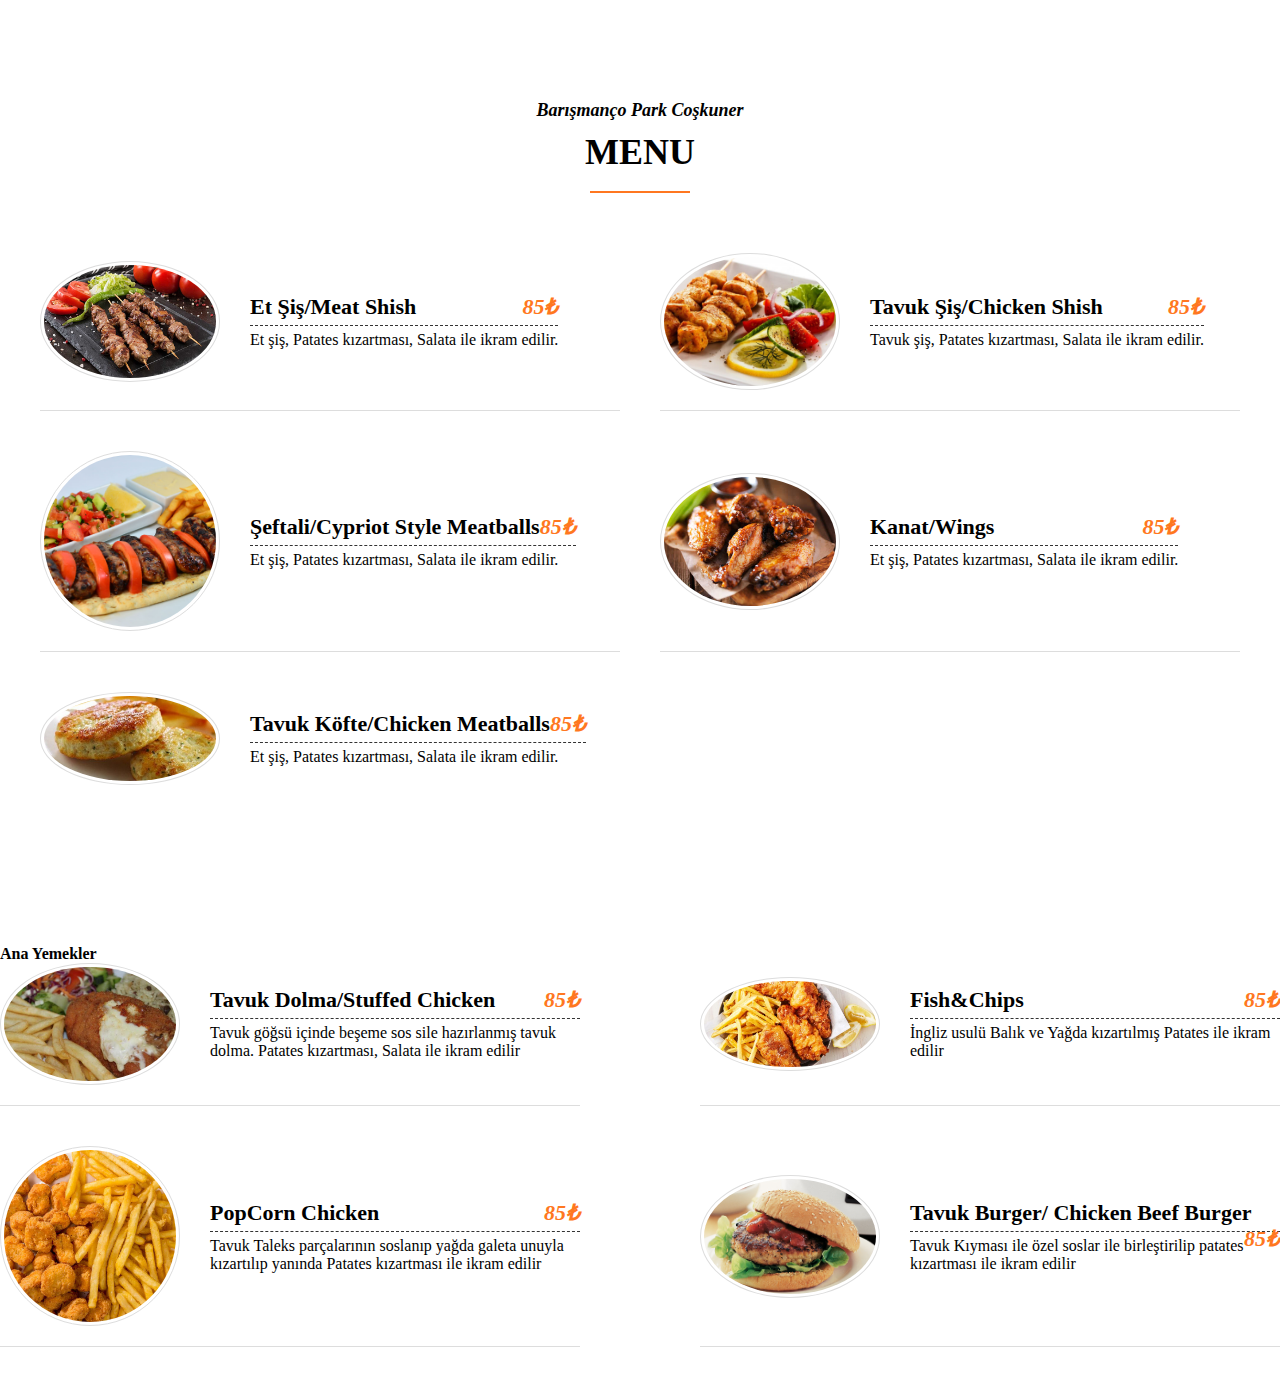
==== index.html @ 578123c3 "ana yemekler" ====
<!DOCTYPE html>
<html lang="en">
<head>
	<meta charset="UTF-8">
	<meta http-equiv="X-UA-Compatible" content="IE=edge">
	<meta name="viewport" content="width=device-width, initial-scale=1.0">
	<title>Barısmanco Park</title>
	<link rel="stylesheet" href="style.css">
</head>
<body>
	<div class="wrapper">
		<div class="title">
		<h4><span>Barışmanço Park Coşkuner</span>MENU</h4>	
		</div>
		<div class="menu">
		<div class="single-menu">
			<img src="img/menu-1.jpg" alt="">
			<div class="menu-content">
				<h4>Et Şiş/Meat Shish<span>85₺</span></h4>
				<p>Et şiş, Patates kızartması, Salata ile ikram edilir.</p>
			</div>
		</div>
				<div class="single-menu">
			<img src="img/menu-2.jpg" alt="">
			<div class="menu-content">
				<h4>Tavuk Şiş/Chicken Shish<span>85₺</span></h4>
				<p>Tavuk şiş, Patates kızartması, Salata ile ikram edilir.</p>
			</div>
		</div>
		<div class="single-menu">
			<img src="img/menu-3.jpg" alt="">
			<div class="menu-content">
				<h4>Şeftali/Cypriot Style Meatballs<span>85₺</span></h4>
				<p>Et şiş, Patates kızartması, Salata ile ikram edilir.</p>
			</div>
		</div>
		<div class="single-menu">
			<img src="img/menu-4.jpg" alt="">
			<div class="menu-content">
				<h4>Kanat/Wings<span>85₺</span></h4>
				<p>Et şiş, Patates kızartması, Salata ile ikram edilir.</p>
			</div>
		</div>
		<div class="single-menu">
			<img src="img/menu-5.jpg" alt="">
			<div class="menu-content">
				<h4>Tavuk Köfte/Chicken Meatballs<span>85₺</span></h4>
				<p>Et şiş, Patates kızartması, Salata ile ikram edilir.</p>
			</div>
		</div>
	</div>
	</div>
	<div><h4>Ana Yemekler</h4>
		<div class="menu">
	<div class="single-menu">
		<img src="img/menu2-1.jpg" alt="">
		<div class="menu-content">
			<h4>Tavuk Dolma/Stuffed Chicken<span>85₺</span></h4>
			<p>Tavuk göğsü içinde beşeme sos sile hazırlanmış tavuk dolma. Patates kızartması, Salata ile ikram edilir</p>
		</div>
	</div>
	<div class="single-menu">
		<img src="img/menu2-3.jpg" alt="">
		<div class="menu-content">
			<h4>Fish&Chips<span>85₺</span></h4>
			<p>İngliz usulü Balık ve Yağda kızartılmış Patates ile ikram edilir</p>
		</div>
	</div>
	<div class="single-menu">
		<img src="img/menu2-2.jpg" alt="">
		<div class="menu-content">
			<h4>PopCorn Chicken<span>85₺</span></h4>
			<p>Tavuk Taleks parçalarının soslanıp yağda galeta unuyla kızartılıp yanında Patates kızartması ile ikram edilir</p>
		</div>
	</div>
	<div class="single-menu">
		<img src="img/menu2-4.jpg" alt="">
		<div class="menu-content">
			<h4>Tavuk Burger/ Chicken Beef Burger<span>85₺</span></h4>
			<p>Tavuk Kıyması ile özel soslar ile birleştirilip patates kızartması ile ikram edilir</p>
		</div>
	</div>
	</div>
	</div>
</body>
</html>
---- style.css ----
*{
	margin:0;
	padding:0;
	box-sizing:border-box
}
@import url("https://fonts.googleapis.com/css2?family=poppins&display=swap");
body{
	font-family: "poppins, sans-serif";
}
.wrapper{
	width:1200px;
	margin: 100px auto;
}
.title{
	text-align: center;
	margin-bottom: 60px;
}
.title h4{
	text-transform: capitalize;
	font-size: 36px;
	position: relative;
	display: inline-block;
	padding-bottom: 20px;

}
.title h4 span{
	display:block;
	font-size: 18px;
	font-style: italic;
	margin-bottom: 10px;
}
.title h4:before{
	position: absolute;
	content: "";
	width: 100px;
	height: 2px;
	background-color: #ff7720;
	bottom:0;
	left: 50%;
	transform:translateX(-50%);
	
}
.menu{
	display: flex;
	flex-wrap: wrap;
	justify-content: space-between;
}

.single-menu{
	flex-basis: 580px;
	margin-bottom: 40px;
	padding-bottom: 20px;
	border-bottom: 1px solid #ddd;
}
.single-menu:nth-child(5), .single-menu:nth-child(5){
	border-bottom: 0;
}
.single-menu{
	display: flex;
	flex-direction: row;
	align-items: center;

}
.single-menu:hover img{
	border-radius: 0;
}
.single-menu img{
	max-width: 180px;
	margin-right: 30px;
	border-radius: 50%;
	border: 1px solid #ddd;
	padding: 3px;
	transition: .5s;

}
.single-menu h4{
	text-transform: capitalize;
	font-size: 22px;
	border-bottom: 1px dashed #333;
	margin-bottom: 5px;
	padding-bottom: 5px; 
}
.single-menu h4 span{
	float: right;
	color: #ff7720;
	font-style: italic;
}
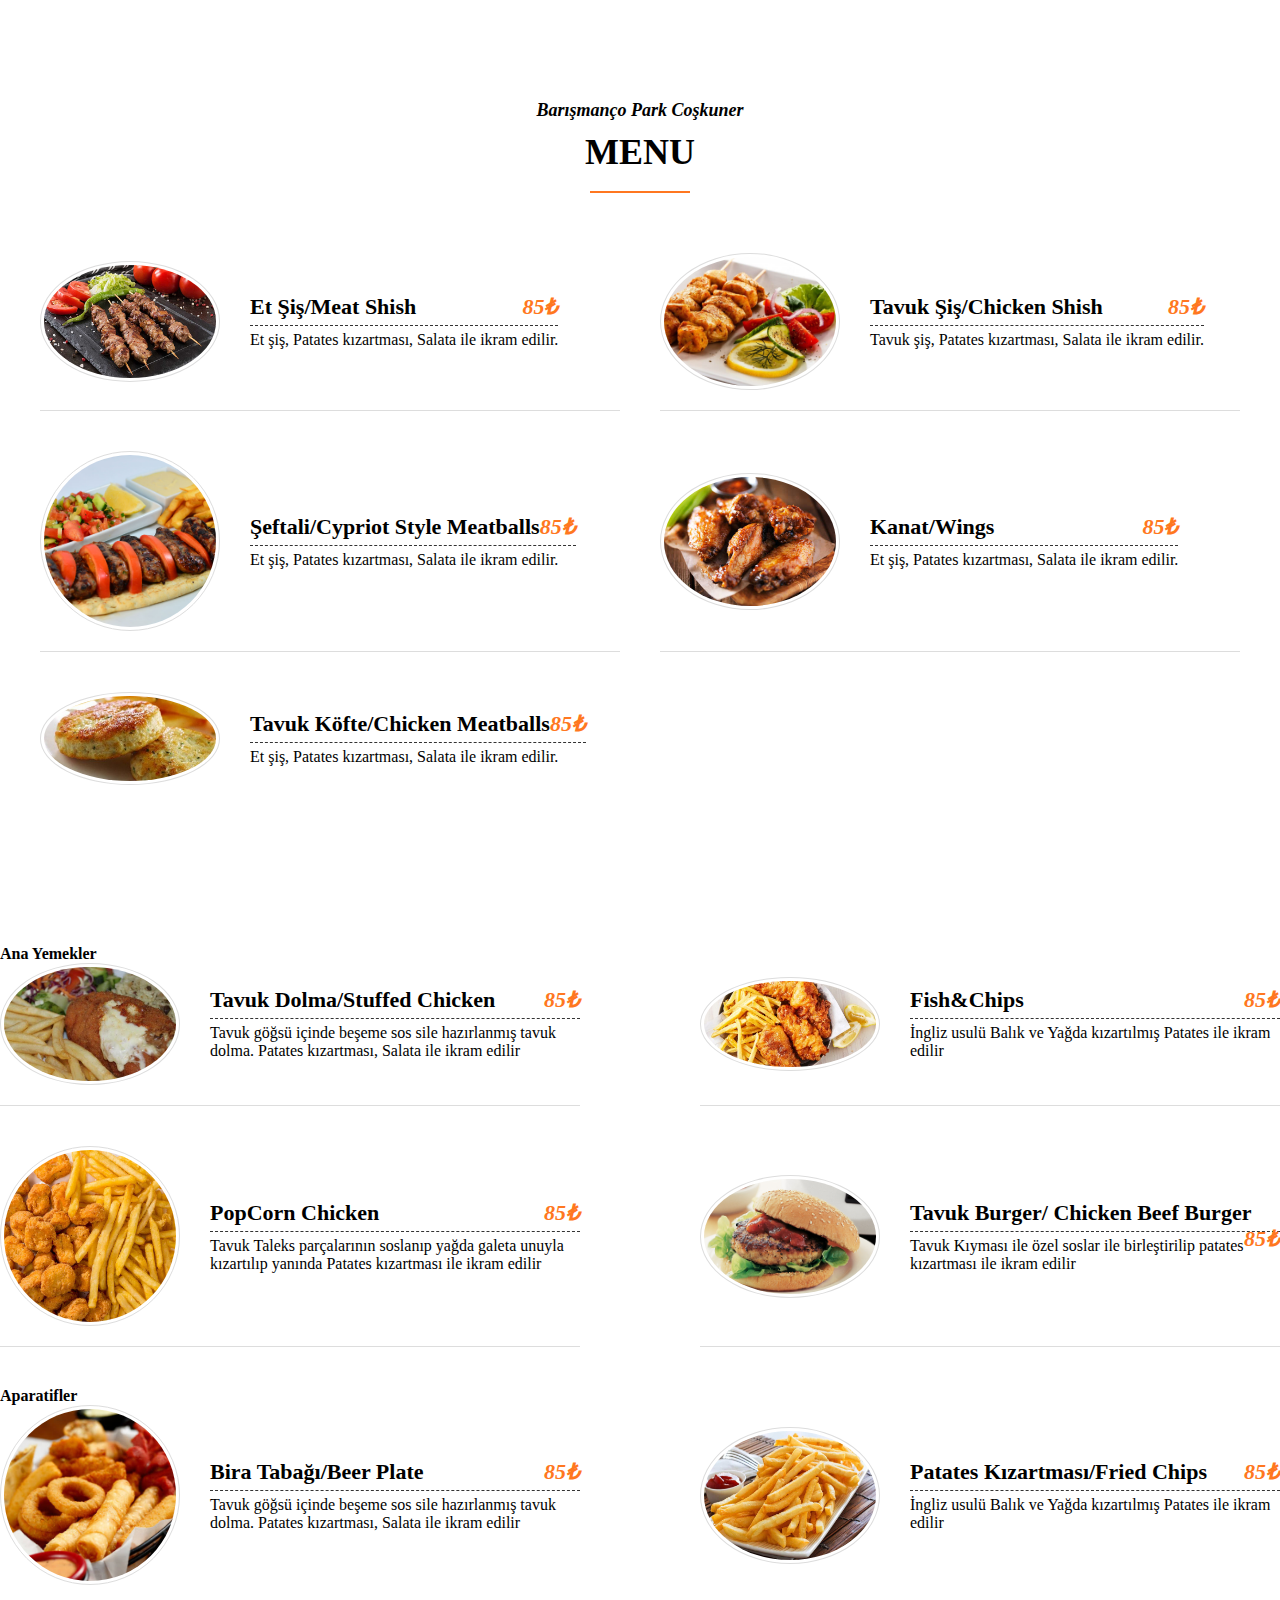
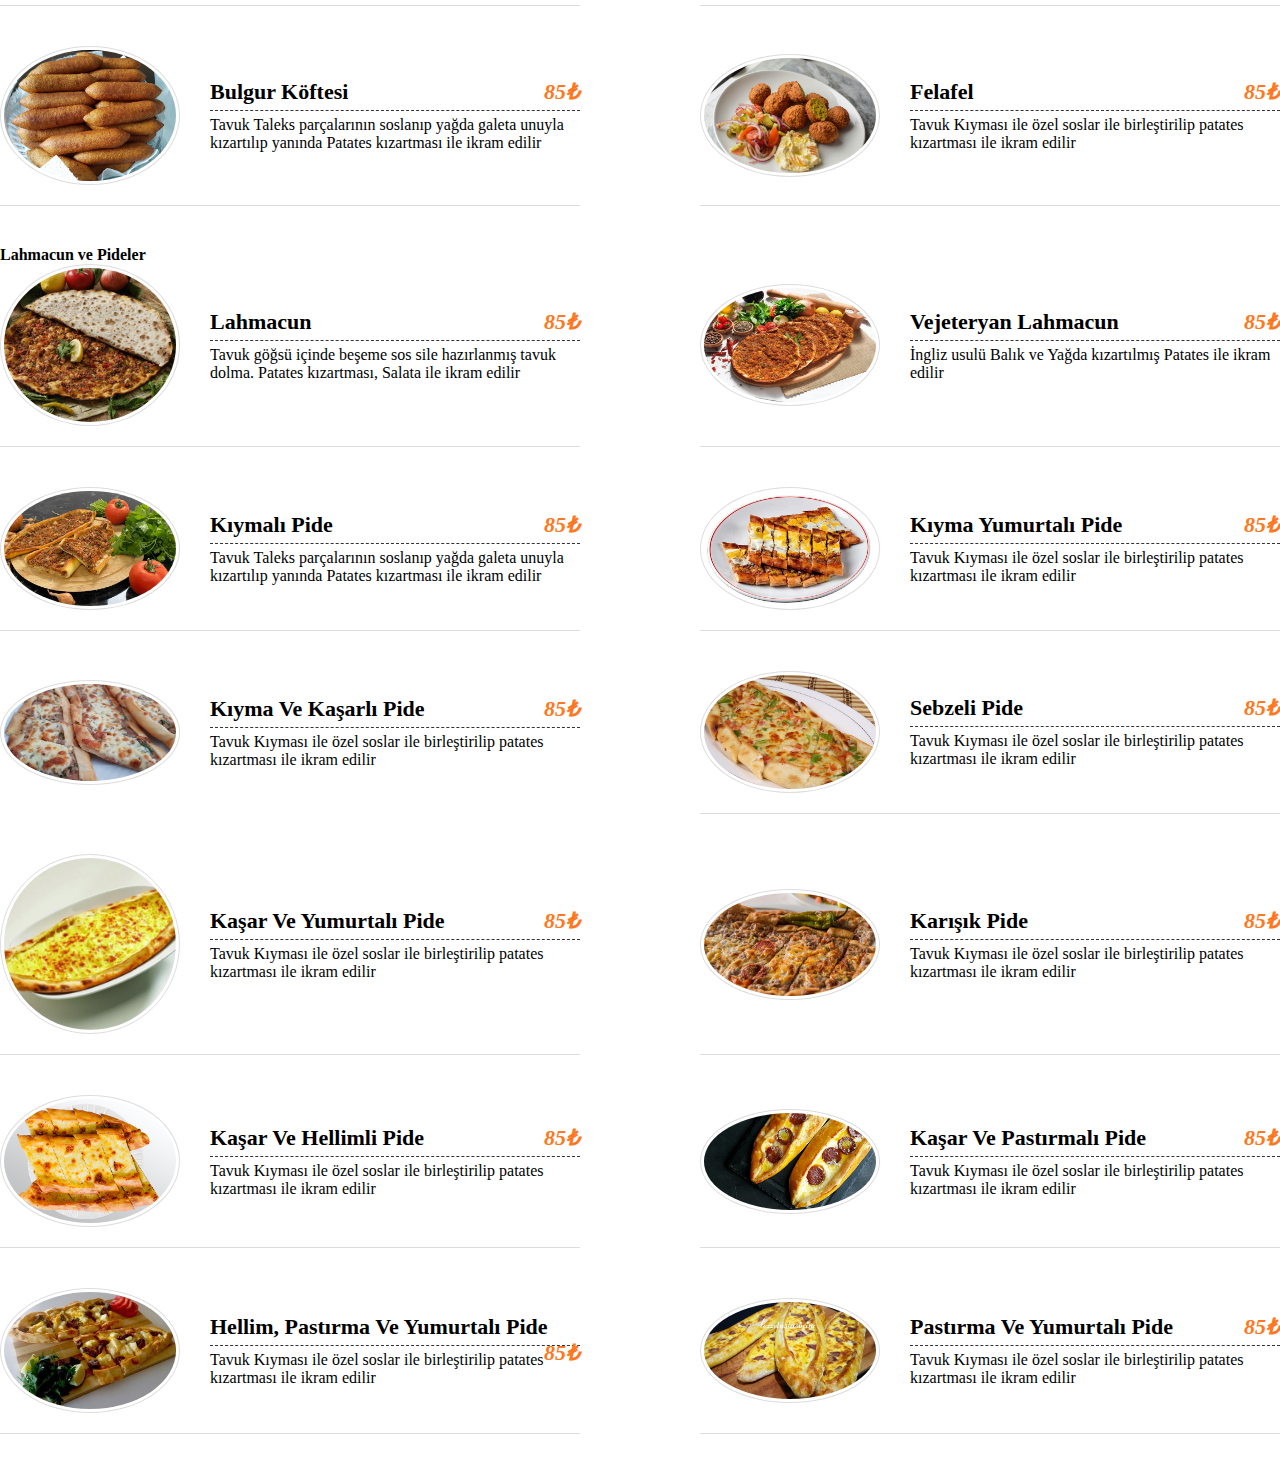
==== commit 8a9084c6: "aparatif ve lahmacunlar" ====
--- a/index.html
+++ b/index.html
@@ -1,86 +1,266 @@
 <!DOCTYPE html>
 <html lang="en">
-<head>
-	<meta charset="UTF-8">
-	<meta http-equiv="X-UA-Compatible" content="IE=edge">
-	<meta name="viewport" content="width=device-width, initial-scale=1.0">
-	<title>Barısmanco Park</title>
-	<link rel="stylesheet" href="style.css">
-</head>
-<body>
-	<div class="wrapper">
-		<div class="title">
-		<h4><span>Barışmanço Park Coşkuner</span>MENU</h4>	
+  <head>
+    <meta charset="UTF-8" />
+    <meta http-equiv="X-UA-Compatible" content="IE=edge" />
+    <meta name="viewport" content="width=device-width, initial-scale=1.0" />
+    <title>Barısmanco Park</title>
+    <link rel="stylesheet" href="style.css" />
+  </head>
+  <body>
+    <div class="wrapper">
+      <div class="title">
+        <h4><span>Barışmanço Park Coşkuner</span>MENU</h4>
+      </div>
+      <div class="menu">
+        <div class="single-menu">
+          <img src="img/menu-1.jpg" alt="" />
+          <div class="menu-content">
+            <h4>Et Şiş/Meat Shish<span>85₺</span></h4>
+            <p>Et şiş, Patates kızartması, Salata ile ikram edilir.</p>
+          </div>
+        </div>
+        <div class="single-menu">
+          <img src="img/menu-2.jpg" alt="" />
+          <div class="menu-content">
+            <h4>Tavuk Şiş/Chicken Shish<span>85₺</span></h4>
+            <p>Tavuk şiş, Patates kızartması, Salata ile ikram edilir.</p>
+          </div>
+        </div>
+        <div class="single-menu">
+          <img src="img/menu-3.jpg" alt="" />
+          <div class="menu-content">
+            <h4>Şeftali/Cypriot Style Meatballs<span>85₺</span></h4>
+            <p>Et şiş, Patates kızartması, Salata ile ikram edilir.</p>
+          </div>
+        </div>
+        <div class="single-menu">
+          <img src="img/menu-4.jpg" alt="" />
+          <div class="menu-content">
+            <h4>Kanat/Wings<span>85₺</span></h4>
+            <p>Et şiş, Patates kızartması, Salata ile ikram edilir.</p>
+          </div>
+        </div>
+        <div class="single-menu">
+          <img src="img/menu-5.jpg" alt="" />
+          <div class="menu-content">
+            <h4>Tavuk Köfte/Chicken Meatballs<span>85₺</span></h4>
+            <p>Et şiş, Patates kızartması, Salata ile ikram edilir.</p>
+          </div>
+        </div>
+      </div>
+    </div>
+    <div>
+      <h4>Ana Yemekler</h4>
+      <div class="menu">
+        <div class="single-menu">
+          <img src="img/menu2-1.jpg" alt="" />
+          <div class="menu-content">
+            <h4>Tavuk Dolma/Stuffed Chicken<span>85₺</span></h4>
+            <p>
+              Tavuk göğsü içinde beşeme sos sile hazırlanmış tavuk dolma.
+              Patates kızartması, Salata ile ikram edilir
+            </p>
+          </div>
+        </div>
+        <div class="single-menu">
+          <img src="img/menu2-3.jpg" alt="" />
+          <div class="menu-content">
+            <h4>Fish&Chips<span>85₺</span></h4>
+            <p>
+              İngliz usulü Balık ve Yağda kızartılmış Patates ile ikram edilir
+            </p>
+          </div>
+        </div>
+        <div class="single-menu">
+          <img src="img/menu2-2.jpg" alt="" />
+          <div class="menu-content">
+            <h4>PopCorn Chicken<span>85₺</span></h4>
+            <p>
+              Tavuk Taleks parçalarının soslanıp yağda galeta unuyla kızartılıp
+              yanında Patates kızartması ile ikram edilir
+            </p>
+          </div>
+        </div>
+        <div class="single-menu">
+          <img src="img/menu2-4.jpg" alt="" />
+          <div class="menu-content">
+            <h4>Tavuk Burger/ Chicken Beef Burger<span>85₺</span></h4>
+            <p>
+              Tavuk Kıyması ile özel soslar ile birleştirilip patates kızartması
+              ile ikram edilir
+            </p>
+          </div>
+        </div>
+      </div>
+    </div>
+	<div>
+		<h4>Aparatifler</h4>
+		<div class="menu">
+		  <div class="single-menu">
+			<img src="img/menu3-1.jpg" alt="" />
+			<div class="menu-content">
+			  <h4>Bira Tabağı/Beer Plate<span>85₺</span></h4>
+			  <p>
+				Tavuk göğsü içinde beşeme sos sile hazırlanmış tavuk dolma.
+				Patates kızartması, Salata ile ikram edilir
+			  </p>
+			</div>
+		  </div>
+		  <div class="single-menu">
+			<img src="img/menu3-2.jpg" alt="" />
+			<div class="menu-content">
+			  <h4>Patates Kızartması/Fried Chips<span>85₺</span></h4>
+			  <p>
+				İngliz usulü Balık ve Yağda kızartılmış Patates ile ikram edilir
+			  </p>
+			</div>
+		  </div>
+		  <div class="single-menu">
+			<img src="img/menu3-3.jpg" alt="" />
+			<div class="menu-content">
+			  <h4>Bulgur Köftesi<span>85₺</span></h4>
+			  <p>
+				Tavuk Taleks parçalarının soslanıp yağda galeta unuyla kızartılıp
+				yanında Patates kızartması ile ikram edilir
+			  </p>
+			</div>
+		  </div>
+		  <div class="single-menu">
+			<img src="img/menu3-4.jpg" alt="" />
+			<div class="menu-content">
+			  <h4>Felafel<span>85₺</span></h4>
+			  <p>
+				Tavuk Kıyması ile özel soslar ile birleştirilip patates kızartması
+				ile ikram edilir
+			  </p>
+			</div>
+		  </div>
 		</div>
+	  </div>
+	  <div>
+		<h4>Lahmacun ve Pideler</h4>
 		<div class="menu">
-		<div class="single-menu">
-			<img src="img/menu-1.jpg" alt="">
-			<div class="menu-content">
-				<h4>Et Şiş/Meat Shish<span>85₺</span></h4>
-				<p>Et şiş, Patates kızartması, Salata ile ikram edilir.</p>
-			</div>
+		  <div class="single-menu">
+			<img src="img/menu4-1.jpg" alt="" />
+			<div class="menu-content">
+			  <h4>Lahmacun<span>85₺</span></h4>
+			  <p>
+				Tavuk göğsü içinde beşeme sos sile hazırlanmış tavuk dolma.
+				Patates kızartması, Salata ile ikram edilir
+			  </p>
+			</div>
+		  </div>
+		  <div class="single-menu">
+			<img src="img/menu4-2.jpg" alt="" />
+			<div class="menu-content">
+			  <h4>Vejeteryan Lahmacun<span>85₺</span></h4>
+			  <p>
+				İngliz usulü Balık ve Yağda kızartılmış Patates ile ikram edilir
+			  </p>
+			</div>
+		  </div>
+		  <div class="single-menu">
+			<img src="img/menu4-3.jpg" alt="" />
+			<div class="menu-content">
+			  <h4>Kıymalı Pide<span>85₺</span></h4>
+			  <p>
+				Tavuk Taleks parçalarının soslanıp yağda galeta unuyla kızartılıp
+				yanında Patates kızartması ile ikram edilir
+			  </p>
+			</div>
+		  </div>
+		  <div class="single-menu">
+			<img src="img/menu4-4.jpg" alt="" />
+			<div class="menu-content">
+			  <h4>Kıyma Yumurtalı Pide<span>85₺</span></h4>
+			  <p>
+				Tavuk Kıyması ile özel soslar ile birleştirilip patates kızartması
+				ile ikram edilir
+			  </p>
+			</div>
+		  </div>
+		  <div class="single-menu">
+			<img src="img/menu4-5.jpg" alt="" />
+			<div class="menu-content">
+			  <h4>Kıyma ve Kaşarlı Pide<span>85₺</span></h4>
+			  <p>
+				Tavuk Kıyması ile özel soslar ile birleştirilip patates kızartması
+				ile ikram edilir
+			  </p>
+			</div>
+		  </div>
+		  <div class="single-menu">
+			<img src="img/menu4-6.jpg" alt="" />
+			<div class="menu-content">
+			  <h4>Sebzeli Pide<span>85₺</span></h4>
+			  <p>
+				Tavuk Kıyması ile özel soslar ile birleştirilip patates kızartması
+				ile ikram edilir
+			  </p>
+			</div>
+		  </div>
+		  <div class="single-menu">
+			<img src="img/menu4-7.jpg" alt="" />
+			<div class="menu-content">
+			  <h4>Kaşar ve Yumurtalı Pide<span>85₺</span></h4>
+			  <p>
+				Tavuk Kıyması ile özel soslar ile birleştirilip patates kızartması
+				ile ikram edilir
+			  </p>
+			</div>
+		  </div>
+		  <div class="single-menu">
+			<img src="img/menu4-8.jpg" alt="" />
+			<div class="menu-content">
+			  <h4>Karışık Pide<span>85₺</span></h4>
+			  <p>
+				Tavuk Kıyması ile özel soslar ile birleştirilip patates kızartması
+				ile ikram edilir
+			  </p>
+			</div>
+		  </div>
+		  <div class="single-menu">
+			<img src="img/menu4-9.jpg" alt="" />
+			<div class="menu-content">
+			  <h4>Kaşar ve Hellimli Pide<span>85₺</span></h4>
+			  <p>
+				Tavuk Kıyması ile özel soslar ile birleştirilip patates kızartması
+				ile ikram edilir
+			  </p>
+			</div>
+		  </div>
+		  <div class="single-menu">
+			<img src="img/menu4-10.jpg" alt="" />
+			<div class="menu-content">
+			  <h4>Kaşar ve Pastırmalı Pide<span>85₺</span></h4>
+			  <p>
+				Tavuk Kıyması ile özel soslar ile birleştirilip patates kızartması
+				ile ikram edilir
+			  </p>
+			</div>
+		  </div>
+		  <div class="single-menu">
+			<img src="img/menu4-11.jpg" alt="" />
+			<div class="menu-content">
+			  <h4>Hellim, Pastırma ve Yumurtalı Pide<span>85₺</span></h4>
+			  <p>
+				Tavuk Kıyması ile özel soslar ile birleştirilip patates kızartması
+				ile ikram edilir
+			  </p>
+			</div>
+		  </div>
+		  <div class="single-menu">
+			<img src="img/menu4-12.jpg" alt="" />
+			<div class="menu-content">
+			  <h4>Pastırma ve Yumurtalı Pide<span>85₺</span></h4>
+			  <p>
+				Tavuk Kıyması ile özel soslar ile birleştirilip patates kızartması
+				ile ikram edilir
+			  </p>
+			</div>
+		  </div>
 		</div>
-				<div class="single-menu">
-			<img src="img/menu-2.jpg" alt="">
-			<div class="menu-content">
-				<h4>Tavuk Şiş/Chicken Shish<span>85₺</span></h4>
-				<p>Tavuk şiş, Patates kızartması, Salata ile ikram edilir.</p>
-			</div>
-		</div>
-		<div class="single-menu">
-			<img src="img/menu-3.jpg" alt="">
-			<div class="menu-content">
-				<h4>Şeftali/Cypriot Style Meatballs<span>85₺</span></h4>
-				<p>Et şiş, Patates kızartması, Salata ile ikram edilir.</p>
-			</div>
-		</div>
-		<div class="single-menu">
-			<img src="img/menu-4.jpg" alt="">
-			<div class="menu-content">
-				<h4>Kanat/Wings<span>85₺</span></h4>
-				<p>Et şiş, Patates kızartması, Salata ile ikram edilir.</p>
-			</div>
-		</div>
-		<div class="single-menu">
-			<img src="img/menu-5.jpg" alt="">
-			<div class="menu-content">
-				<h4>Tavuk Köfte/Chicken Meatballs<span>85₺</span></h4>
-				<p>Et şiş, Patates kızartması, Salata ile ikram edilir.</p>
-			</div>
-		</div>
-	</div>
-	</div>
-	<div><h4>Ana Yemekler</h4>
-		<div class="menu">
-	<div class="single-menu">
-		<img src="img/menu2-1.jpg" alt="">
-		<div class="menu-content">
-			<h4>Tavuk Dolma/Stuffed Chicken<span>85₺</span></h4>
-			<p>Tavuk göğsü içinde beşeme sos sile hazırlanmış tavuk dolma. Patates kızartması, Salata ile ikram edilir</p>
-		</div>
-	</div>
-	<div class="single-menu">
-		<img src="img/menu2-3.jpg" alt="">
-		<div class="menu-content">
-			<h4>Fish&Chips<span>85₺</span></h4>
-			<p>İngliz usulü Balık ve Yağda kızartılmış Patates ile ikram edilir</p>
-		</div>
-	</div>
-	<div class="single-menu">
-		<img src="img/menu2-2.jpg" alt="">
-		<div class="menu-content">
-			<h4>PopCorn Chicken<span>85₺</span></h4>
-			<p>Tavuk Taleks parçalarının soslanıp yağda galeta unuyla kızartılıp yanında Patates kızartması ile ikram edilir</p>
-		</div>
-	</div>
-	<div class="single-menu">
-		<img src="img/menu2-4.jpg" alt="">
-		<div class="menu-content">
-			<h4>Tavuk Burger/ Chicken Beef Burger<span>85₺</span></h4>
-			<p>Tavuk Kıyması ile özel soslar ile birleştirilip patates kızartması ile ikram edilir</p>
-		</div>
-	</div>
-	</div>
-	</div>
-</body>
-</html>+	  </div>
+  </body>
+</html>
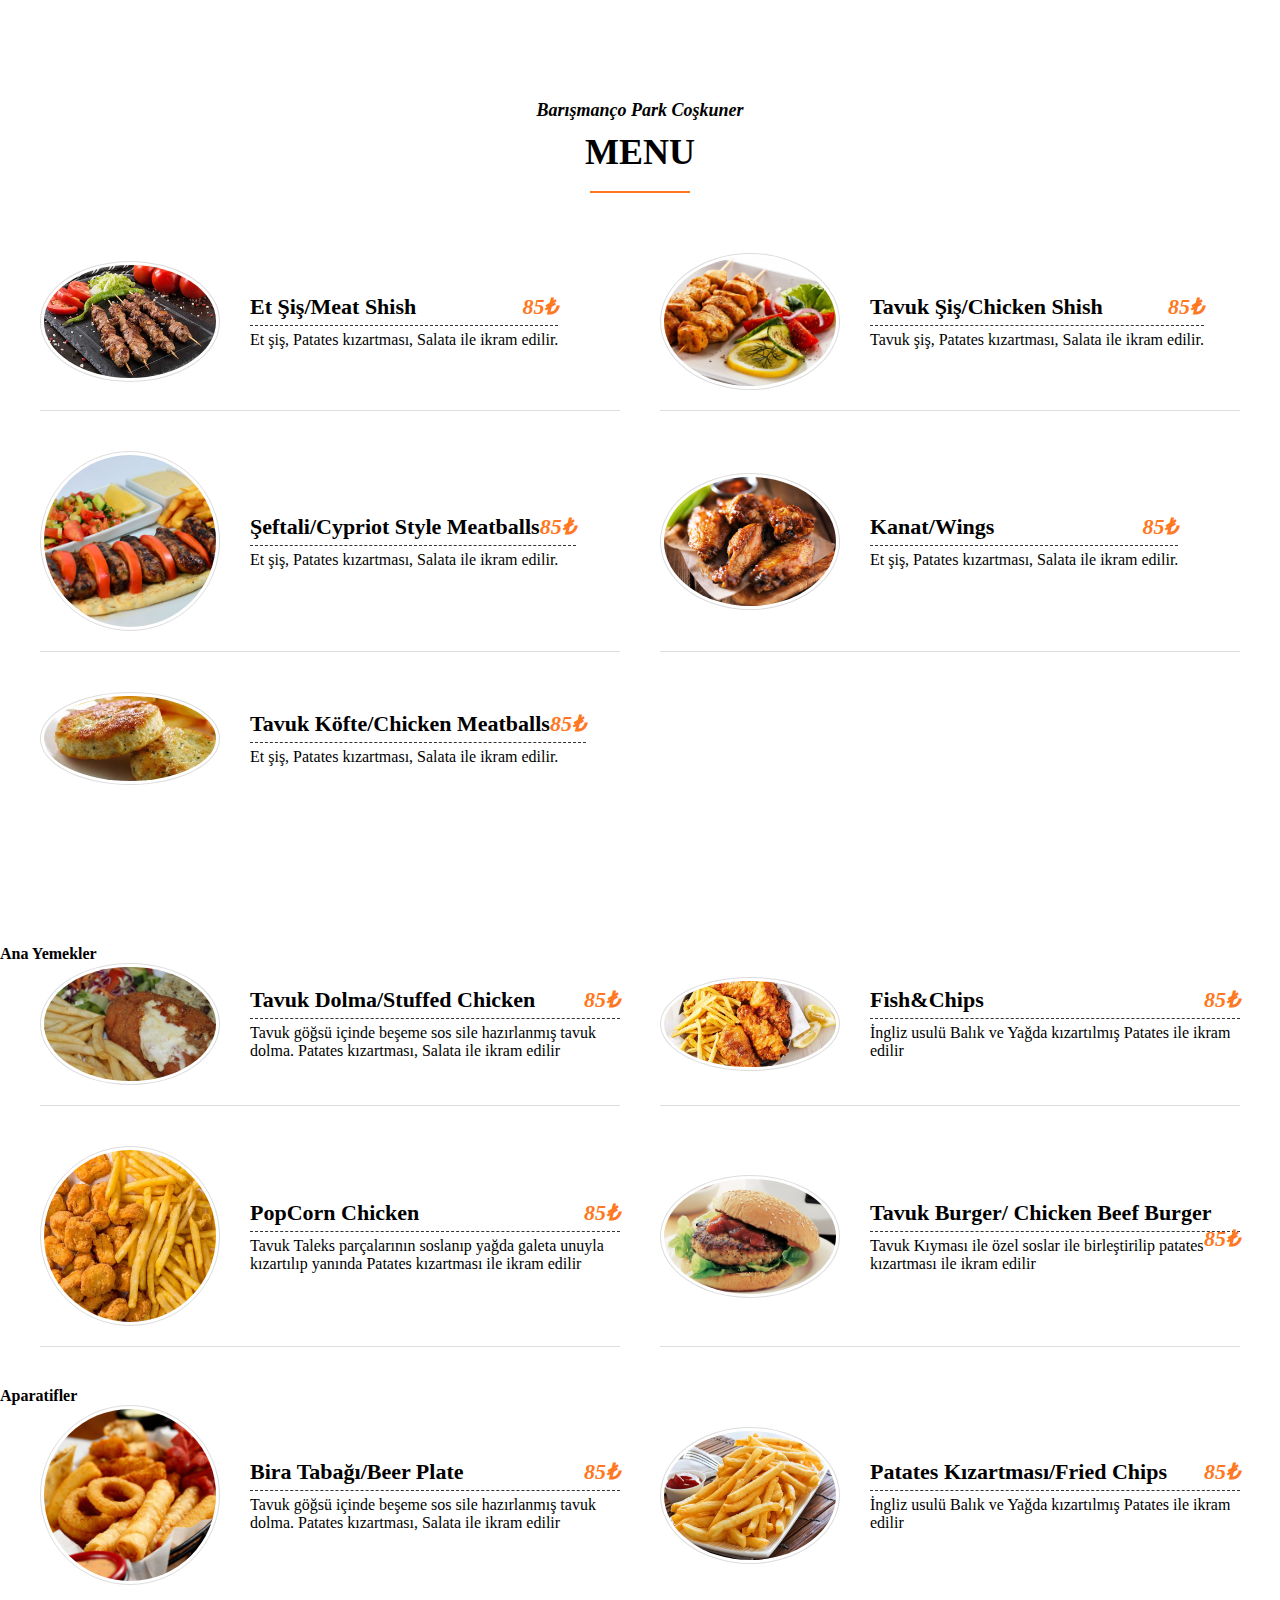
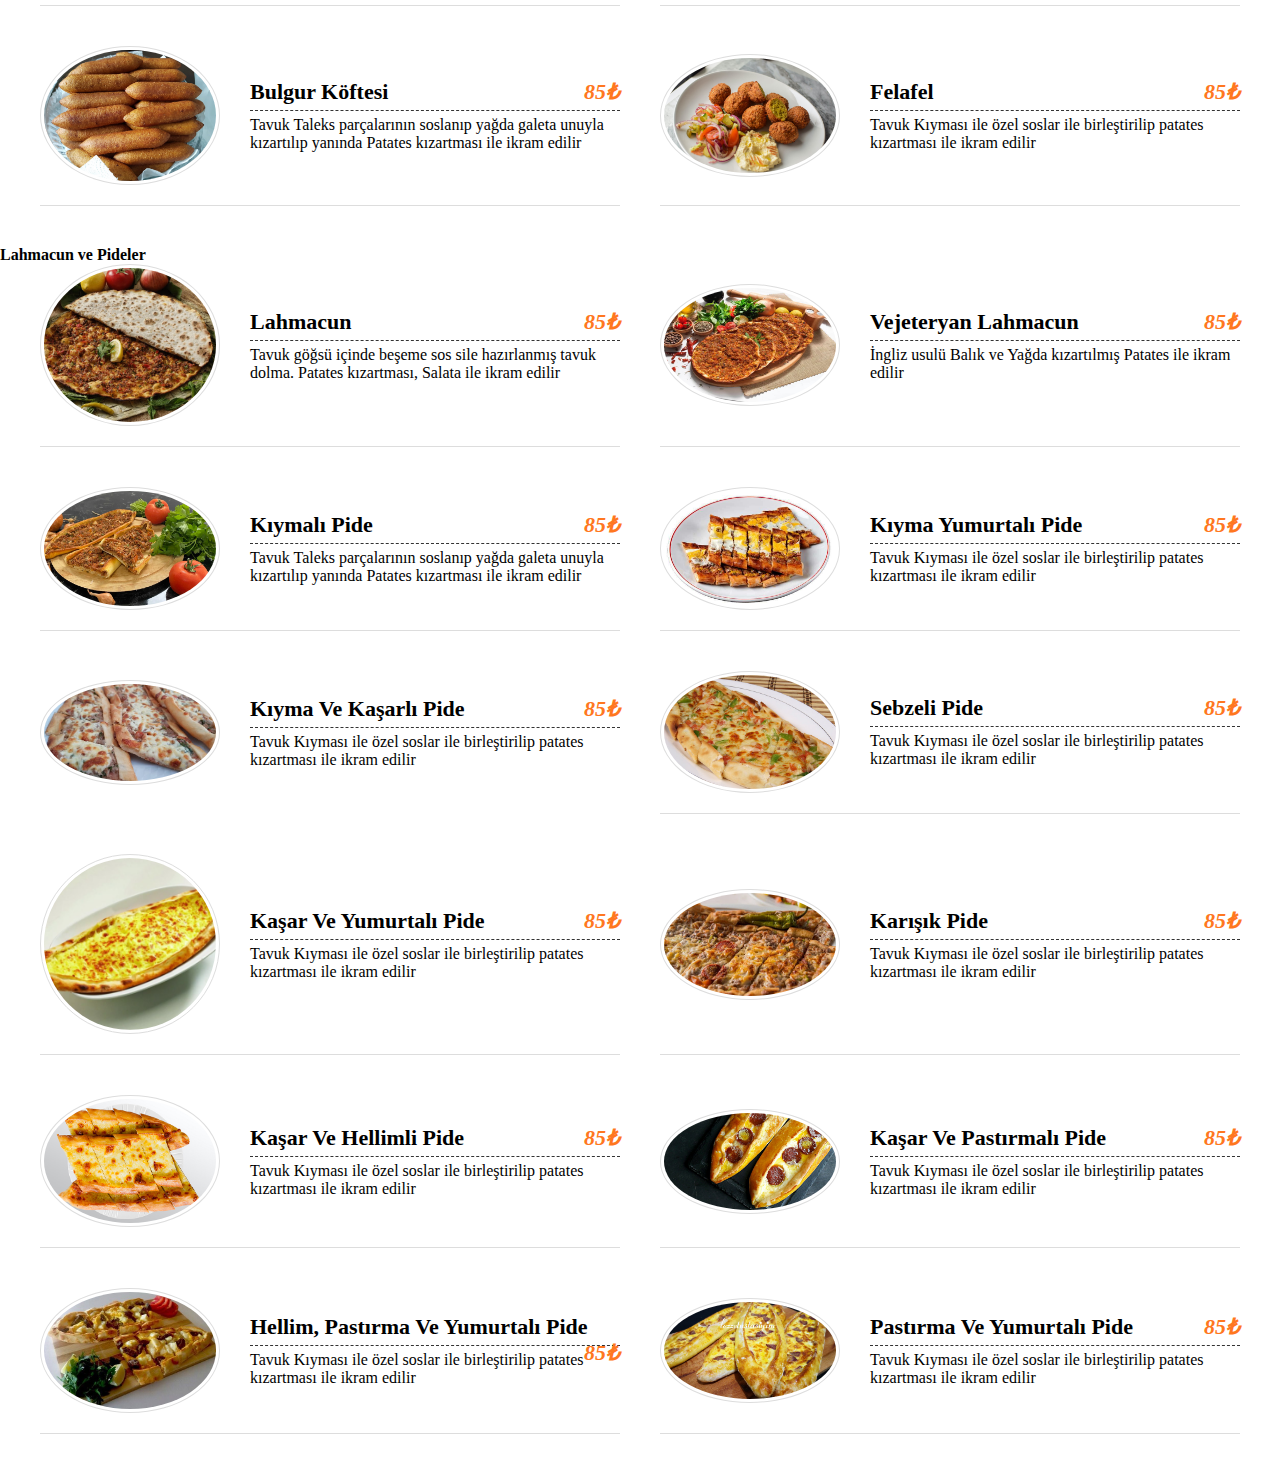
==== commit 7733d1ca: "marginler" ====
--- a/index.html
+++ b/index.html
@@ -52,7 +52,7 @@
     </div>
     <div>
       <h4>Ana Yemekler</h4>
-      <div class="menu">
+      <div class="menu2">
         <div class="single-menu">
           <img src="img/menu2-1.jpg" alt="" />
           <div class="menu-content">
@@ -96,7 +96,7 @@
     </div>
 	<div>
 		<h4>Aparatifler</h4>
-		<div class="menu">
+		<div class="menu3">
 		  <div class="single-menu">
 			<img src="img/menu3-1.jpg" alt="" />
 			<div class="menu-content">
@@ -140,7 +140,7 @@
 	  </div>
 	  <div>
 		<h4>Lahmacun ve Pideler</h4>
-		<div class="menu">
+		<div class="menu4">
 		  <div class="single-menu">
 			<img src="img/menu4-1.jpg" alt="" />
 			<div class="menu-content">
--- a/style.css
+++ b/style.css
@@ -45,6 +45,21 @@
 	flex-wrap: wrap;
 	justify-content: space-between;
 }
+.menu2{
+	display: flex;
+	flex-wrap: wrap;
+	justify-content:space-evenly;
+}
+.menu3{
+	display: flex;
+	flex-wrap: wrap;
+	justify-content:space-evenly;
+}
+.menu4{
+	display: flex;
+	flex-wrap: wrap;
+	justify-content:space-evenly;
+}
 
 .single-menu{
 	flex-basis: 580px;
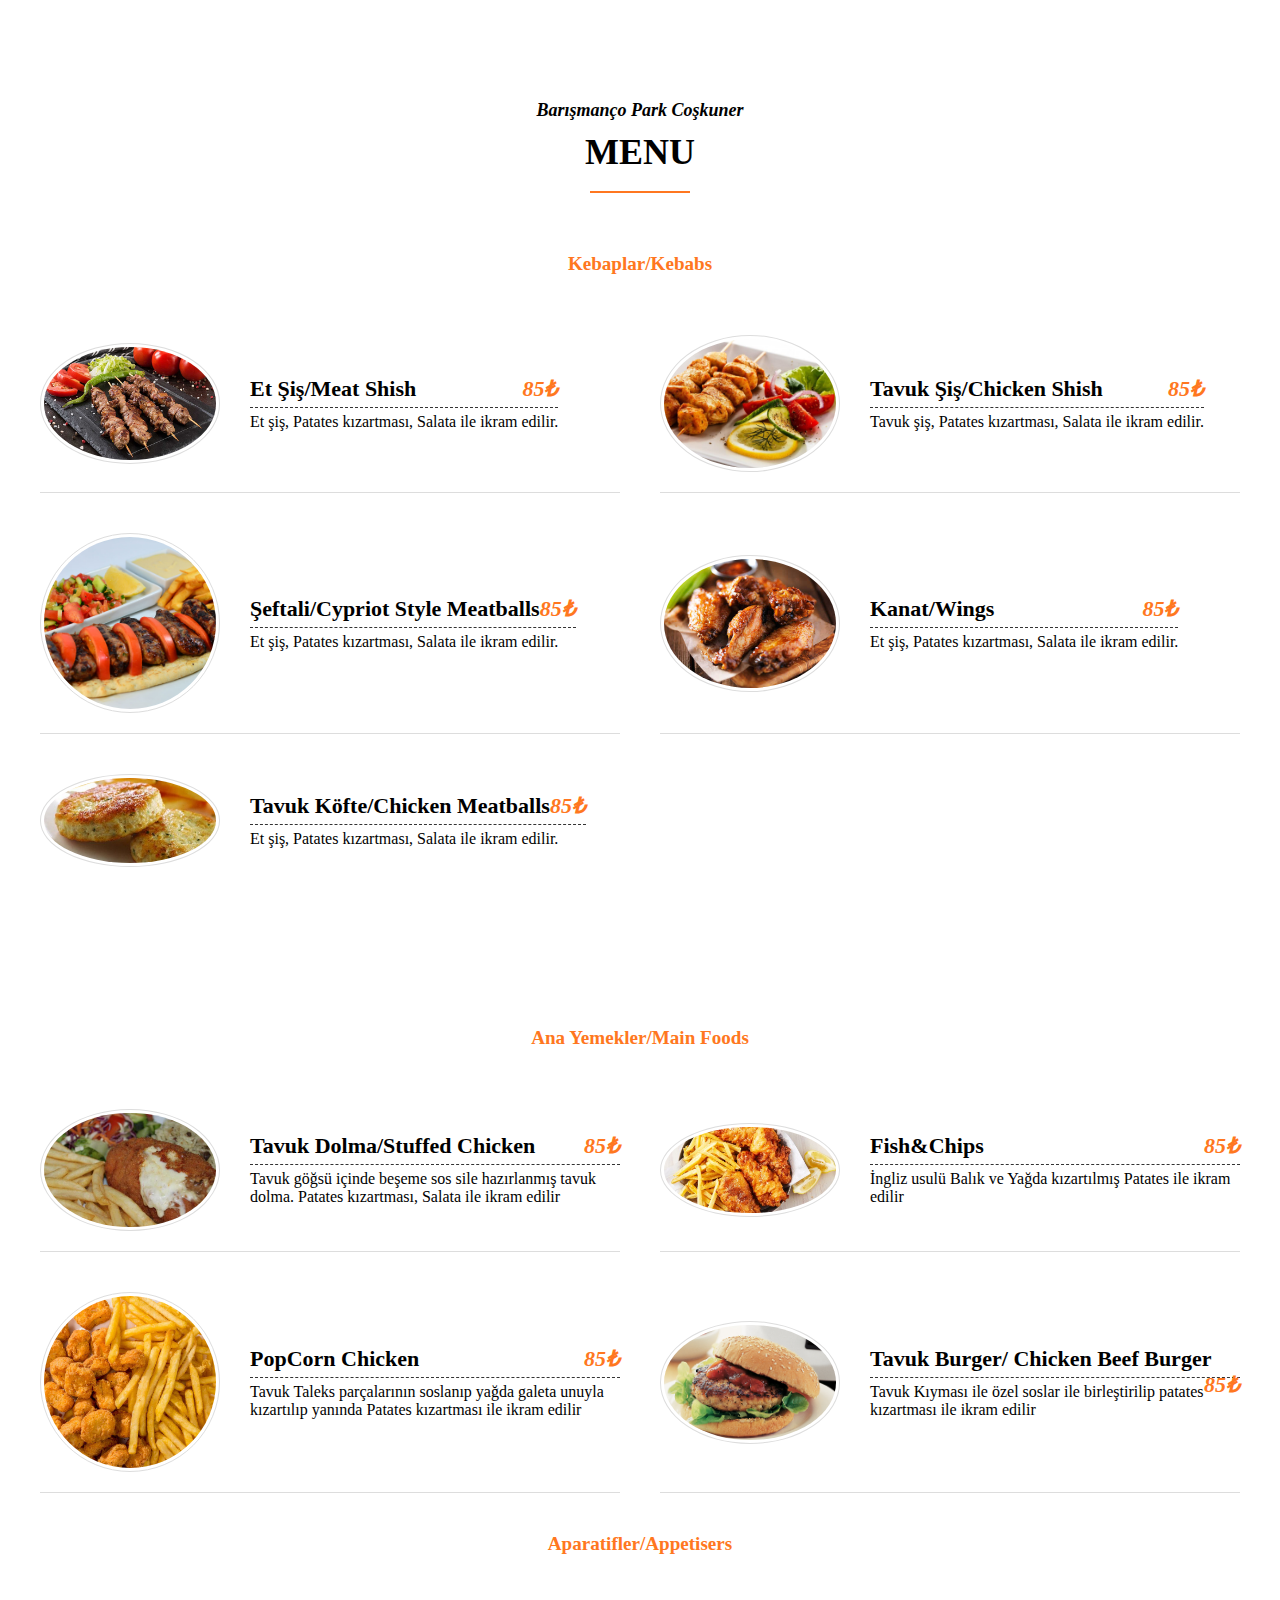
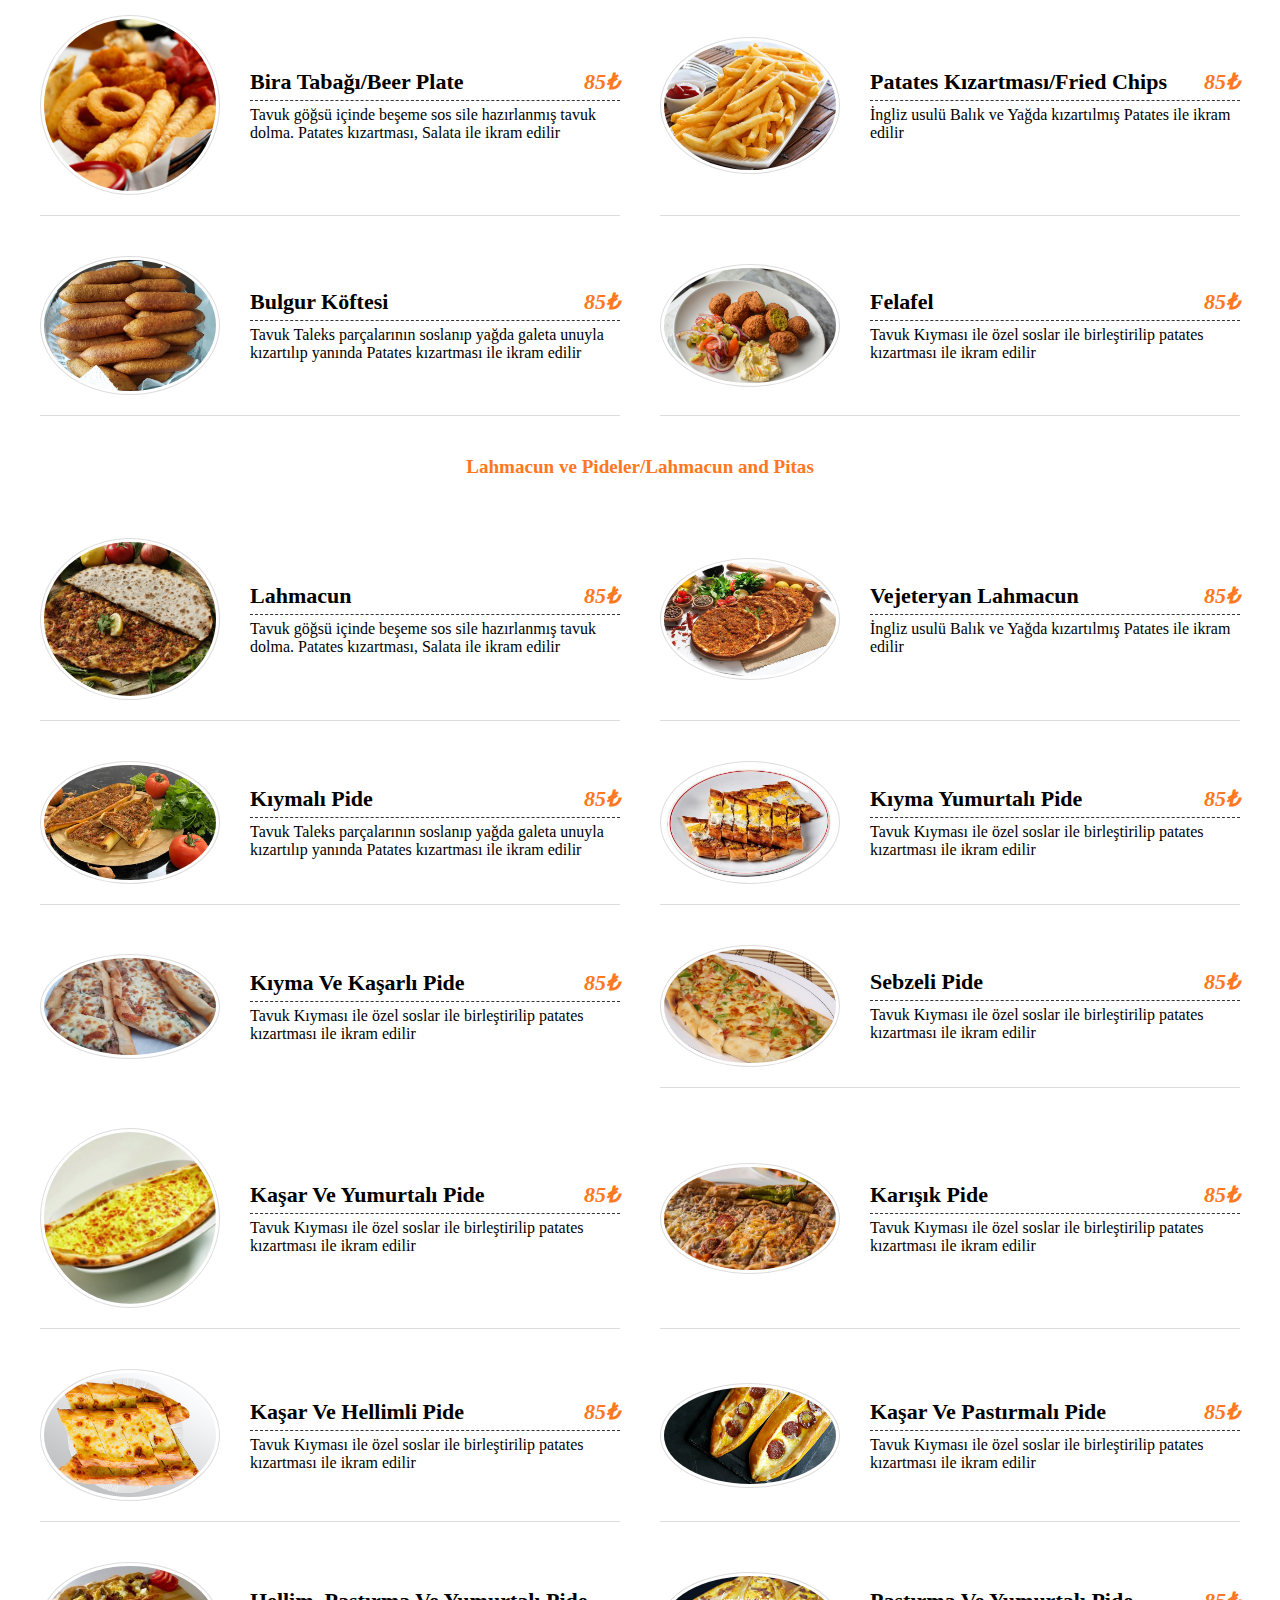
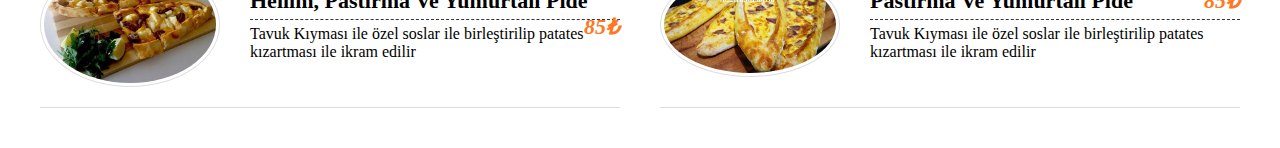
==== commit e23f61d8: "düzeltmeler" ====
--- a/index.html
+++ b/index.html
@@ -12,6 +12,11 @@
       <div class="title">
         <h4><span>Barışmanço Park Coşkuner</span>MENU</h4>
       </div>
+      <div class="anayemekler">
+        <div class="Title">
+      <h5>Kebaplar/Kebabs</h5>
+    </div>
+      </div>
       <div class="menu">
         <div class="single-menu">
           <img src="img/menu-1.jpg" alt="" />
@@ -51,7 +56,11 @@
       </div>
     </div>
     <div>
-      <h4>Ana Yemekler</h4>
+    <div class="anayemekler">
+        <div class="Title">
+      <h5>Ana Yemekler/Main Foods</h5>
+    </div>
+      </div>
       <div class="menu2">
         <div class="single-menu">
           <img src="img/menu2-1.jpg" alt="" />
@@ -92,175 +101,183 @@
             </p>
           </div>
         </div>
-      </div>
-    </div>
-	<div>
-		<h4>Aparatifler</h4>
-		<div class="menu3">
-		  <div class="single-menu">
-			<img src="img/menu3-1.jpg" alt="" />
-			<div class="menu-content">
-			  <h4>Bira Tabağı/Beer Plate<span>85₺</span></h4>
-			  <p>
-				Tavuk göğsü içinde beşeme sos sile hazırlanmış tavuk dolma.
-				Patates kızartması, Salata ile ikram edilir
-			  </p>
-			</div>
-		  </div>
-		  <div class="single-menu">
-			<img src="img/menu3-2.jpg" alt="" />
-			<div class="menu-content">
-			  <h4>Patates Kızartması/Fried Chips<span>85₺</span></h4>
-			  <p>
-				İngliz usulü Balık ve Yağda kızartılmış Patates ile ikram edilir
-			  </p>
-			</div>
-		  </div>
-		  <div class="single-menu">
-			<img src="img/menu3-3.jpg" alt="" />
-			<div class="menu-content">
-			  <h4>Bulgur Köftesi<span>85₺</span></h4>
-			  <p>
-				Tavuk Taleks parçalarının soslanıp yağda galeta unuyla kızartılıp
-				yanında Patates kızartması ile ikram edilir
-			  </p>
-			</div>
-		  </div>
-		  <div class="single-menu">
-			<img src="img/menu3-4.jpg" alt="" />
-			<div class="menu-content">
-			  <h4>Felafel<span>85₺</span></h4>
-			  <p>
-				Tavuk Kıyması ile özel soslar ile birleştirilip patates kızartması
-				ile ikram edilir
-			  </p>
-			</div>
-		  </div>
-		</div>
-	  </div>
-	  <div>
-		<h4>Lahmacun ve Pideler</h4>
-		<div class="menu4">
-		  <div class="single-menu">
-			<img src="img/menu4-1.jpg" alt="" />
-			<div class="menu-content">
-			  <h4>Lahmacun<span>85₺</span></h4>
-			  <p>
-				Tavuk göğsü içinde beşeme sos sile hazırlanmış tavuk dolma.
-				Patates kızartması, Salata ile ikram edilir
-			  </p>
-			</div>
-		  </div>
-		  <div class="single-menu">
-			<img src="img/menu4-2.jpg" alt="" />
-			<div class="menu-content">
-			  <h4>Vejeteryan Lahmacun<span>85₺</span></h4>
-			  <p>
-				İngliz usulü Balık ve Yağda kızartılmış Patates ile ikram edilir
-			  </p>
-			</div>
-		  </div>
-		  <div class="single-menu">
-			<img src="img/menu4-3.jpg" alt="" />
-			<div class="menu-content">
-			  <h4>Kıymalı Pide<span>85₺</span></h4>
-			  <p>
-				Tavuk Taleks parçalarının soslanıp yağda galeta unuyla kızartılıp
-				yanında Patates kızartması ile ikram edilir
-			  </p>
-			</div>
-		  </div>
-		  <div class="single-menu">
-			<img src="img/menu4-4.jpg" alt="" />
-			<div class="menu-content">
-			  <h4>Kıyma Yumurtalı Pide<span>85₺</span></h4>
-			  <p>
-				Tavuk Kıyması ile özel soslar ile birleştirilip patates kızartması
-				ile ikram edilir
-			  </p>
-			</div>
-		  </div>
-		  <div class="single-menu">
-			<img src="img/menu4-5.jpg" alt="" />
-			<div class="menu-content">
-			  <h4>Kıyma ve Kaşarlı Pide<span>85₺</span></h4>
-			  <p>
-				Tavuk Kıyması ile özel soslar ile birleştirilip patates kızartması
-				ile ikram edilir
-			  </p>
-			</div>
-		  </div>
-		  <div class="single-menu">
-			<img src="img/menu4-6.jpg" alt="" />
-			<div class="menu-content">
-			  <h4>Sebzeli Pide<span>85₺</span></h4>
-			  <p>
-				Tavuk Kıyması ile özel soslar ile birleştirilip patates kızartması
-				ile ikram edilir
-			  </p>
-			</div>
-		  </div>
-		  <div class="single-menu">
-			<img src="img/menu4-7.jpg" alt="" />
-			<div class="menu-content">
-			  <h4>Kaşar ve Yumurtalı Pide<span>85₺</span></h4>
-			  <p>
-				Tavuk Kıyması ile özel soslar ile birleştirilip patates kızartması
-				ile ikram edilir
-			  </p>
-			</div>
-		  </div>
-		  <div class="single-menu">
-			<img src="img/menu4-8.jpg" alt="" />
-			<div class="menu-content">
-			  <h4>Karışık Pide<span>85₺</span></h4>
-			  <p>
-				Tavuk Kıyması ile özel soslar ile birleştirilip patates kızartması
-				ile ikram edilir
-			  </p>
-			</div>
-		  </div>
-		  <div class="single-menu">
-			<img src="img/menu4-9.jpg" alt="" />
-			<div class="menu-content">
-			  <h4>Kaşar ve Hellimli Pide<span>85₺</span></h4>
-			  <p>
-				Tavuk Kıyması ile özel soslar ile birleştirilip patates kızartması
-				ile ikram edilir
-			  </p>
-			</div>
-		  </div>
-		  <div class="single-menu">
-			<img src="img/menu4-10.jpg" alt="" />
-			<div class="menu-content">
-			  <h4>Kaşar ve Pastırmalı Pide<span>85₺</span></h4>
-			  <p>
-				Tavuk Kıyması ile özel soslar ile birleştirilip patates kızartması
-				ile ikram edilir
-			  </p>
-			</div>
-		  </div>
-		  <div class="single-menu">
-			<img src="img/menu4-11.jpg" alt="" />
-			<div class="menu-content">
-			  <h4>Hellim, Pastırma ve Yumurtalı Pide<span>85₺</span></h4>
-			  <p>
-				Tavuk Kıyması ile özel soslar ile birleştirilip patates kızartması
-				ile ikram edilir
-			  </p>
-			</div>
-		  </div>
-		  <div class="single-menu">
-			<img src="img/menu4-12.jpg" alt="" />
-			<div class="menu-content">
-			  <h4>Pastırma ve Yumurtalı Pide<span>85₺</span></h4>
-			  <p>
-				Tavuk Kıyması ile özel soslar ile birleştirilip patates kızartması
-				ile ikram edilir
-			  </p>
-			</div>
-		  </div>
-		</div>
-	  </div>
+        </div>
+    </div>
+    <div>
+      <div class="anayemekler">
+        <div class="Title">
+      <h5>Aparatifler/Appetisers</h5>
+    </div>
+      </div>
+      <div class="menu3">
+        <div class="single-menu">
+          <img src="img/menu3-1.jpg" alt="" />
+          <div class="menu-content">
+            <h4>Bira Tabağı/Beer Plate<span>85₺</span></h4>
+            <p>
+              Tavuk göğsü içinde beşeme sos sile hazırlanmış tavuk dolma.
+              Patates kızartması, Salata ile ikram edilir
+            </p>
+          </div>
+        </div>
+        <div class="single-menu">
+          <img src="img/menu3-2.jpg" alt="" />
+          <div class="menu-content">
+            <h4>Patates Kızartması/Fried Chips<span>85₺</span></h4>
+            <p>
+              İngliz usulü Balık ve Yağda kızartılmış Patates ile ikram edilir
+            </p>
+          </div>
+        </div>
+        <div class="single-menu">
+          <img src="img/menu3-3.jpg" alt="" />
+          <div class="menu-content">
+            <h4>Bulgur Köftesi<span>85₺</span></h4>
+            <p>
+              Tavuk Taleks parçalarının soslanıp yağda galeta unuyla kızartılıp
+              yanında Patates kızartması ile ikram edilir
+            </p>
+          </div>
+        </div>
+        <div class="single-menu">
+          <img src="img/menu3-4.jpg" alt="" />
+          <div class="menu-content">
+            <h4>Felafel<span>85₺</span></h4>
+            <p>
+              Tavuk Kıyması ile özel soslar ile birleştirilip patates kızartması
+              ile ikram edilir
+            </p>
+          </div>
+        </div>
+      </div>
+    </div>
+    <div>
+      <div class="anayemekler">
+        <div class="Title">
+      <h5>Lahmacun ve Pideler/Lahmacun and Pitas</h5>
+    </div>
+      </div>
+      <div class="menu4">
+        <div class="single-menu">
+          <img src="img/menu4-1.jpg" alt="" />
+          <div class="menu-content">
+            <h4>Lahmacun<span>85₺</span></h4>
+            <p>
+              Tavuk göğsü içinde beşeme sos sile hazırlanmış tavuk dolma.
+              Patates kızartması, Salata ile ikram edilir
+            </p>
+          </div>
+        </div>
+        <div class="single-menu">
+          <img src="img/menu4-2.jpg" alt="" />
+          <div class="menu-content">
+            <h4>Vejeteryan Lahmacun<span>85₺</span></h4>
+            <p>
+              İngliz usulü Balık ve Yağda kızartılmış Patates ile ikram edilir
+            </p>
+          </div>
+        </div>
+        <div class="single-menu">
+          <img src="img/menu4-3.jpg" alt="" />
+          <div class="menu-content">
+            <h4>Kıymalı Pide<span>85₺</span></h4>
+            <p>
+              Tavuk Taleks parçalarının soslanıp yağda galeta unuyla kızartılıp
+              yanında Patates kızartması ile ikram edilir
+            </p>
+          </div>
+        </div>
+        <div class="single-menu">
+          <img src="img/menu4-4.jpg" alt="" />
+          <div class="menu-content">
+            <h4>Kıyma Yumurtalı Pide<span>85₺</span></h4>
+            <p>
+              Tavuk Kıyması ile özel soslar ile birleştirilip patates kızartması
+              ile ikram edilir
+            </p>
+          </div>
+        </div>
+        <div class="single-menu">
+          <img src="img/menu4-5.jpg" alt="" />
+          <div class="menu-content">
+            <h4>Kıyma ve Kaşarlı Pide<span>85₺</span></h4>
+            <p>
+              Tavuk Kıyması ile özel soslar ile birleştirilip patates kızartması
+              ile ikram edilir
+            </p>
+          </div>
+        </div>
+        <div class="single-menu">
+          <img src="img/menu4-6.jpg" alt="" />
+          <div class="menu-content">
+            <h4>Sebzeli Pide<span>85₺</span></h4>
+            <p>
+              Tavuk Kıyması ile özel soslar ile birleştirilip patates kızartması
+              ile ikram edilir
+            </p>
+          </div>
+        </div>
+        <div class="single-menu">
+          <img src="img/menu4-7.jpg" alt="" />
+          <div class="menu-content">
+            <h4>Kaşar ve Yumurtalı Pide<span>85₺</span></h4>
+            <p>
+              Tavuk Kıyması ile özel soslar ile birleştirilip patates kızartması
+              ile ikram edilir
+            </p>
+          </div>
+        </div>
+        <div class="single-menu">
+          <img src="img/menu4-8.jpg" alt="" />
+          <div class="menu-content">
+            <h4>Karışık Pide<span>85₺</span></h4>
+            <p>
+              Tavuk Kıyması ile özel soslar ile birleştirilip patates kızartması
+              ile ikram edilir
+            </p>
+          </div>
+        </div>
+        <div class="single-menu">
+          <img src="img/menu4-9.jpg" alt="" />
+          <div class="menu-content">
+            <h4>Kaşar ve Hellimli Pide<span>85₺</span></h4>
+            <p>
+              Tavuk Kıyması ile özel soslar ile birleştirilip patates kızartması
+              ile ikram edilir
+            </p>
+          </div>
+        </div>
+        <div class="single-menu">
+          <img src="img/menu4-10.jpg" alt="" />
+          <div class="menu-content">
+            <h4>Kaşar ve Pastırmalı Pide<span>85₺</span></h4>
+            <p>
+              Tavuk Kıyması ile özel soslar ile birleştirilip patates kızartması
+              ile ikram edilir
+            </p>
+          </div>
+        </div>
+        <div class="single-menu">
+          <img src="img/menu4-11.jpg" alt="" />
+          <div class="menu-content">
+            <h4>Hellim, Pastırma ve Yumurtalı Pide<span>85₺</span></h4>
+            <p>
+              Tavuk Kıyması ile özel soslar ile birleştirilip patates kızartması
+              ile ikram edilir
+            </p>
+          </div>
+        </div>
+        <div class="single-menu">
+          <img src="img/menu4-12.jpg" alt="" />
+          <div class="menu-content">
+            <h4>Pastırma ve Yumurtalı Pide<span>85₺</span></h4>
+            <p>
+              Tavuk Kıyması ile özel soslar ile birleştirilip patates kızartması
+              ile ikram edilir
+            </p>
+          </div>
+        </div>
+      </div>
+    </div>
   </body>
 </html>
--- a/style.css
+++ b/style.css
@@ -1,102 +1,107 @@
-*{
-	margin:0;
-	padding:0;
-	box-sizing:border-box
+* {
+  margin: 0;
+  padding: 0;
+  box-sizing: border-box;
 }
 @import url("https://fonts.googleapis.com/css2?family=poppins&display=swap");
-body{
-	font-family: "poppins, sans-serif";
+body {
+  font-family: "poppins, sans-serif";
 }
-.wrapper{
-	width:1200px;
-	margin: 100px auto;
+.wrapper {
+  width: 1200px;
+  margin: 100px auto;
 }
-.title{
-	text-align: center;
-	margin-bottom: 60px;
+.title {
+  text-align: center;
+  margin-bottom: 60px;
 }
-.title h4{
-	text-transform: capitalize;
-	font-size: 36px;
-	position: relative;
-	display: inline-block;
-	padding-bottom: 20px;
-
+.title h4 {
+  text-transform: capitalize;
+  font-size: 36px;
+  position: relative;
+  display: inline-block;
+  padding-bottom: 20px;
 }
-.title h4 span{
-	display:block;
-	font-size: 18px;
-	font-style: italic;
-	margin-bottom: 10px;
+.title h4 span {
+  display: block;
+  font-size: 18px;
+  font-style: italic;
+  margin-bottom: 10px;
 }
-.title h4:before{
-	position: absolute;
-	content: "";
-	width: 100px;
-	height: 2px;
-	background-color: #ff7720;
-	bottom:0;
-	left: 50%;
-	transform:translateX(-50%);
-	
-}
-.menu{
-	display: flex;
-	flex-wrap: wrap;
-	justify-content: space-between;
-}
-.menu2{
-	display: flex;
-	flex-wrap: wrap;
-	justify-content:space-evenly;
-}
-.menu3{
-	display: flex;
-	flex-wrap: wrap;
-	justify-content:space-evenly;
-}
-.menu4{
-	display: flex;
-	flex-wrap: wrap;
-	justify-content:space-evenly;
+.title h4:before {
+  position: absolute;
+  content: "";
+  width: 100px;
+  height: 2px;
+  background-color: #ff7720;
+  bottom: 0;
+  left: 50%;
+  transform: translateX(-50%);
 }
 
-.single-menu{
-	flex-basis: 580px;
-	margin-bottom: 40px;
-	padding-bottom: 20px;
-	border-bottom: 1px solid #ddd;
+.anayemekler {
+  text-align: center;
+  margin-bottom: 60px;
+  font-size: 23px;
+  color: #ff7720;
 }
-.single-menu:nth-child(5), .single-menu:nth-child(5){
-	border-bottom: 0;
+
+.menu {
+  display: flex;
+  flex-wrap: wrap;
+  justify-content: space-between;
 }
-.single-menu{
-	display: flex;
-	flex-direction: row;
-	align-items: center;
+.menu2 {
+  display: flex;
+  flex-wrap: wrap;
+  justify-content: space-evenly;
+}
+.menu3 {
+  display: flex;
+  flex-wrap: wrap;
+  justify-content: space-evenly;
+}
+.menu4 {
+  display: flex;
+  flex-wrap: wrap;
+  justify-content: space-evenly;
+}
 
+.single-menu {
+  flex-basis: 580px;
+  margin-bottom: 40px;
+  padding-bottom: 20px;
+  border-bottom: 1px solid #ddd;
 }
-.single-menu:hover img{
-	border-radius: 0;
+.single-menu:nth-child(5),
+.single-menu:nth-child(5) {
+  border-bottom: 0;
 }
-.single-menu img{
-	max-width: 180px;
-	margin-right: 30px;
-	border-radius: 50%;
-	border: 1px solid #ddd;
-	padding: 3px;
-	transition: .5s;
-
+.single-menu {
+  display: flex;
+  flex-direction: row;
+  align-items: center;
 }
-.single-menu h4{
-	text-transform: capitalize;
-	font-size: 22px;
-	border-bottom: 1px dashed #333;
-	margin-bottom: 5px;
-	padding-bottom: 5px; 
+.single-menu:hover img {
+  border-radius: 0;
 }
-.single-menu h4 span{
-	float: right;
-	color: #ff7720;
-	font-style: italic;
-}+.single-menu img {
+  max-width: 180px;
+  margin-right: 30px;
+  border-radius: 50%;
+  border: 1px solid #ddd;
+  padding: 3px;
+  transition: 0.5s;
+}
+.single-menu h4 {
+  text-transform: capitalize;
+  font-size: 22px;
+  border-bottom: 1px dashed #333;
+  margin-bottom: 5px;
+  padding-bottom: 5px;
+}
+.single-menu h4 span {
+  float: right;
+  color: #ff7720;
+  font-style: italic;
+}
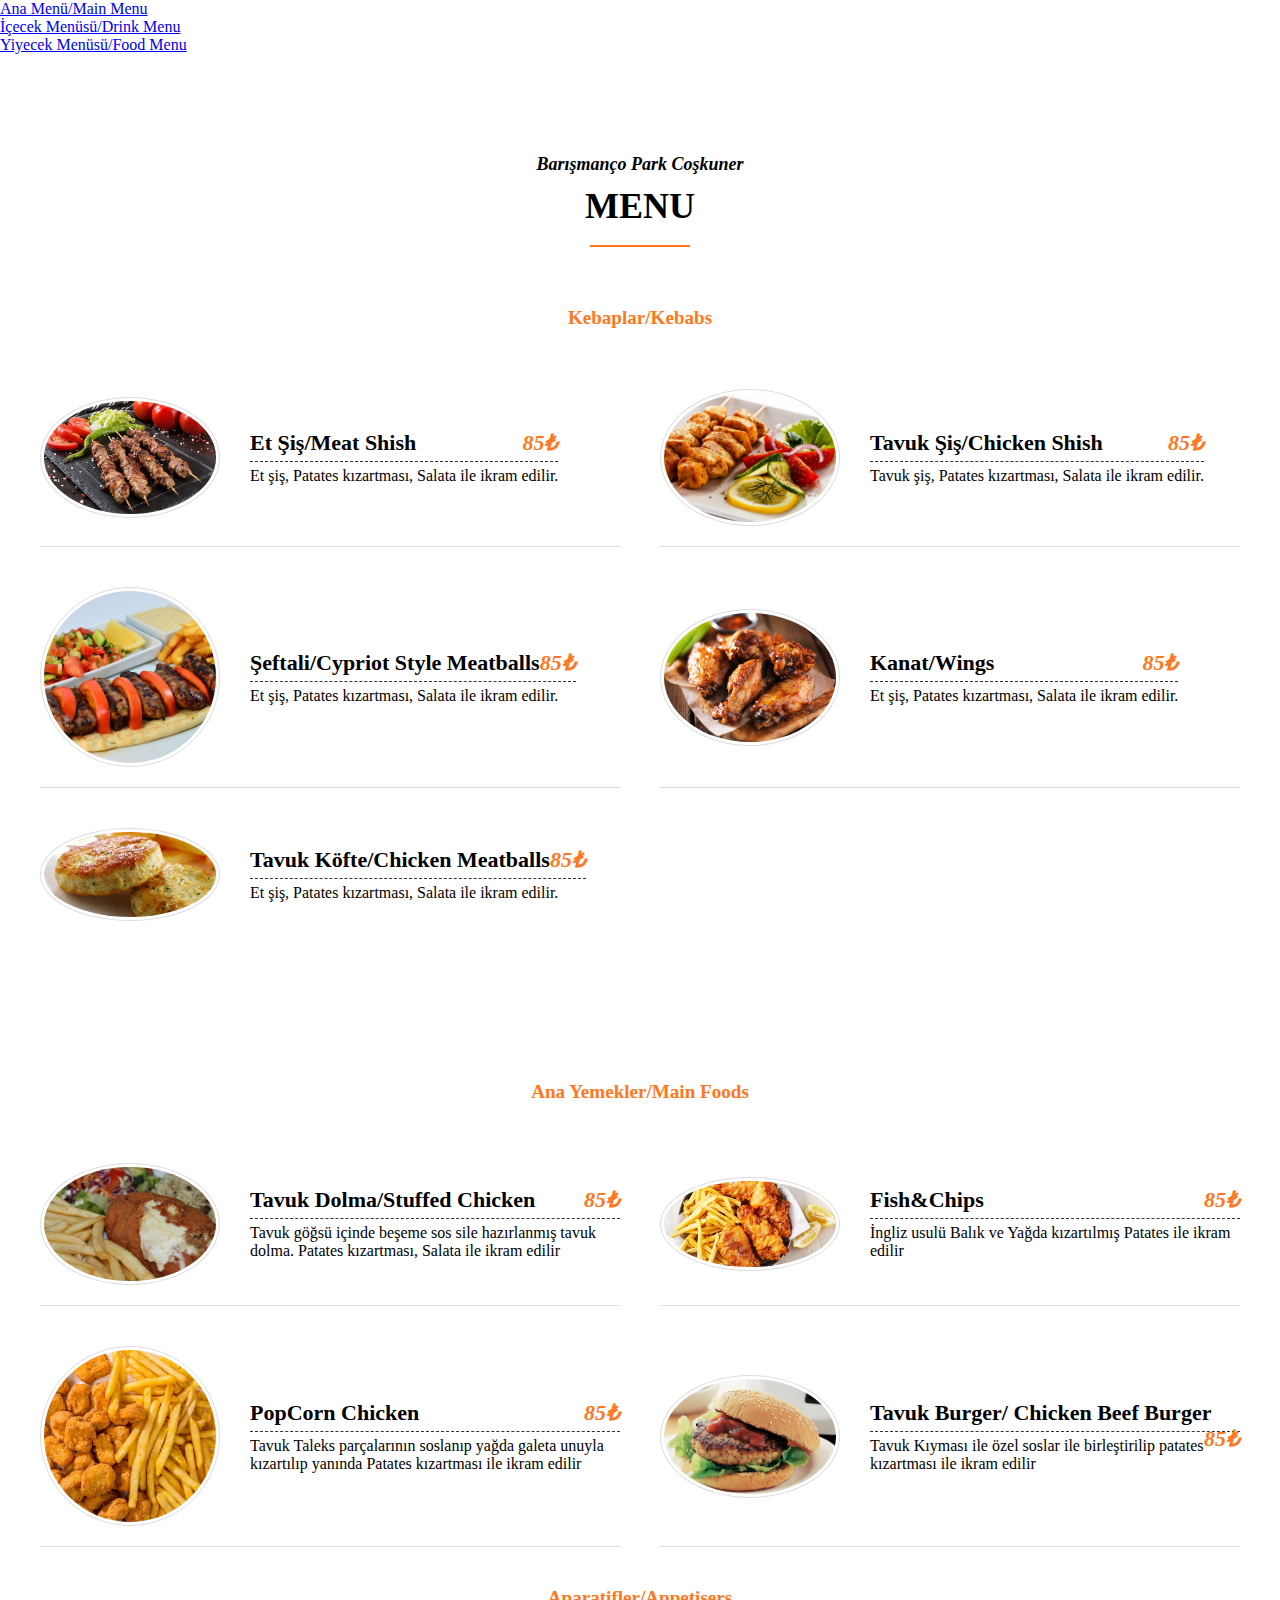
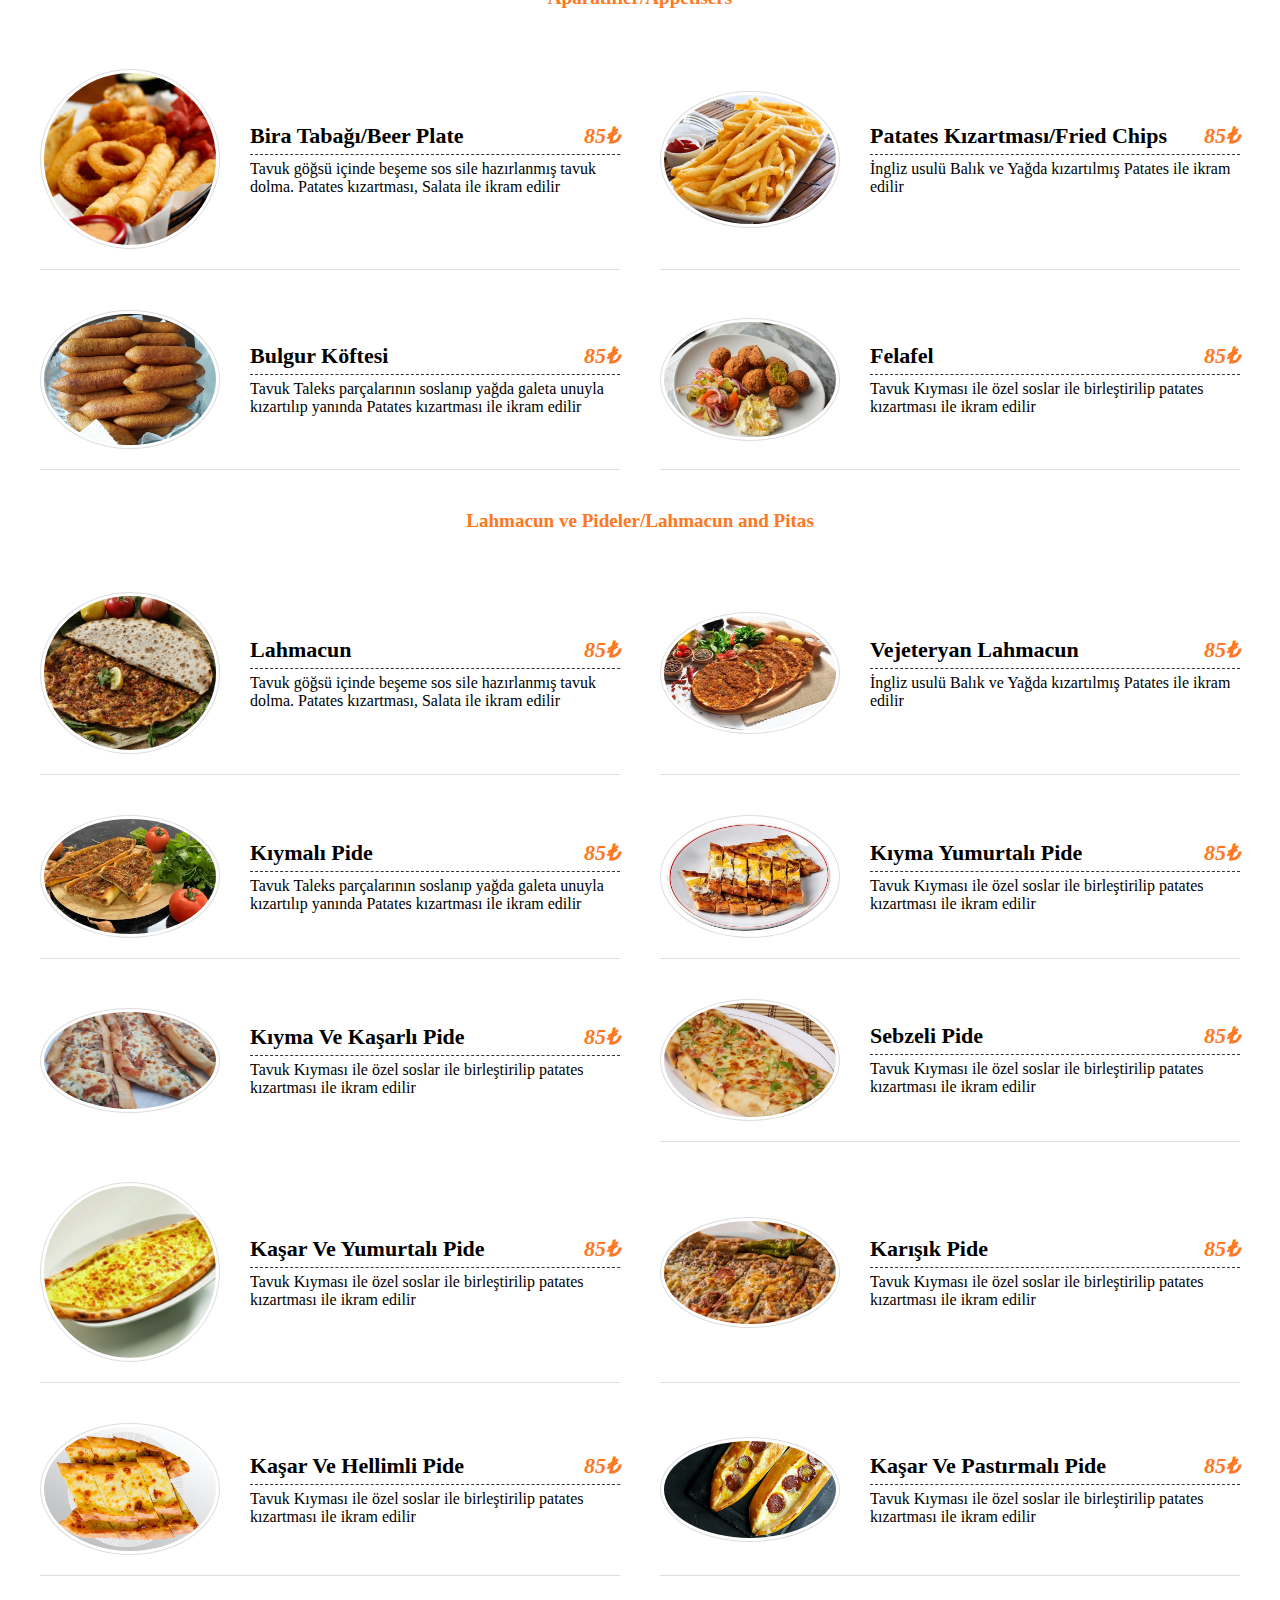
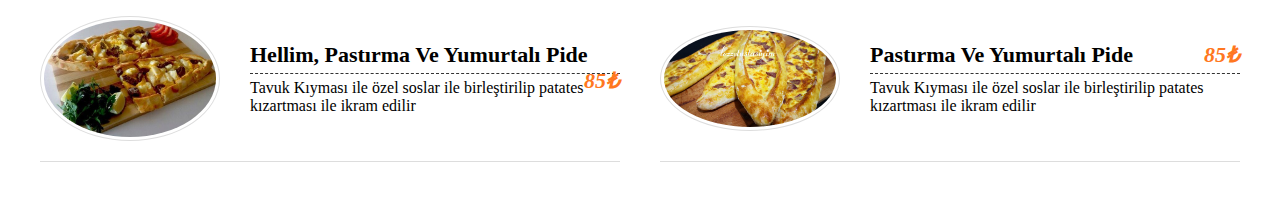
==== commit 6e5f96c9: "icecekler" ====
--- a/index.html
+++ b/index.html
@@ -8,6 +8,11 @@
     <link rel="stylesheet" href="style.css" />
   </head>
   <body>
+    <ul>
+      <li><a href="default.asp">Ana Menü/Main Menu</a></li>
+      <li><a href="icecekler.html">İçecek Menüsü/Drink Menu</a></li>
+      <li><a href="index.html">Yiyecek Menüsü/Food Menu</a></li>
+    </ul>
     <div class="wrapper">
       <div class="title">
         <h4><span>Barışmanço Park Coşkuner</span>MENU</h4>
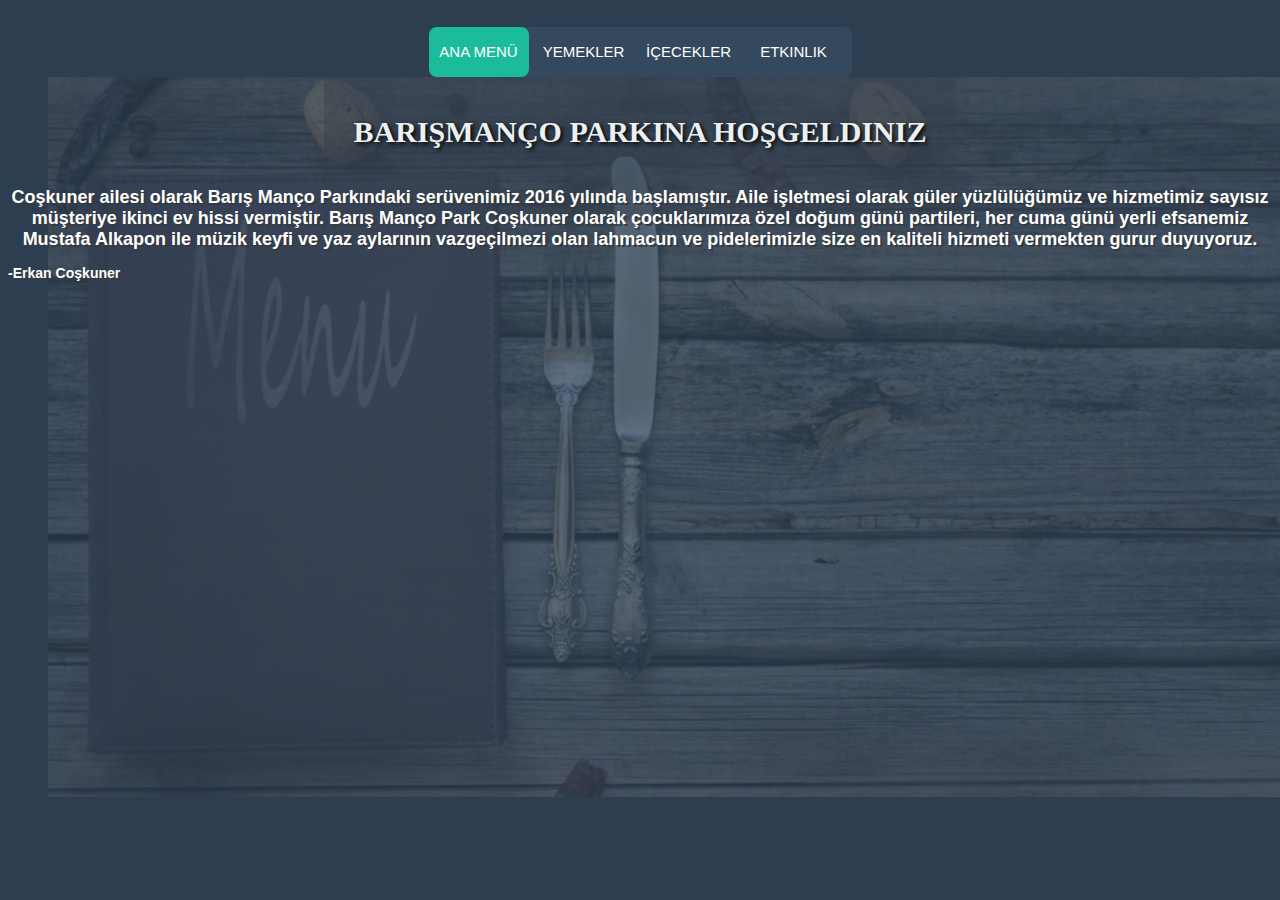
==== commit a49a46e3: "paylasılıyor" ====
--- a/index.html
+++ b/index.html
@@ -1,288 +1,26 @@
 <!DOCTYPE html>
 <html lang="en">
-  <head>
-    <meta charset="UTF-8" />
-    <meta http-equiv="X-UA-Compatible" content="IE=edge" />
-    <meta name="viewport" content="width=device-width, initial-scale=1.0" />
-    <title>Barısmanco Park</title>
-    <link rel="stylesheet" href="style.css" />
-  </head>
-  <body>
-    <ul>
-      <li><a href="default.asp">Ana Menü/Main Menu</a></li>
-      <li><a href="icecekler.html">İçecek Menüsü/Drink Menu</a></li>
-      <li><a href="index.html">Yiyecek Menüsü/Food Menu</a></li>
-    </ul>
-    <div class="wrapper">
-      <div class="title">
-        <h4><span>Barışmanço Park Coşkuner</span>MENU</h4>
-      </div>
-      <div class="anayemekler">
-        <div class="Title">
-      <h5>Kebaplar/Kebabs</h5>
-    </div>
-      </div>
-      <div class="menu">
-        <div class="single-menu">
-          <img src="img/menu-1.jpg" alt="" />
-          <div class="menu-content">
-            <h4>Et Şiş/Meat Shish<span>85₺</span></h4>
-            <p>Et şiş, Patates kızartması, Salata ile ikram edilir.</p>
-          </div>
-        </div>
-        <div class="single-menu">
-          <img src="img/menu-2.jpg" alt="" />
-          <div class="menu-content">
-            <h4>Tavuk Şiş/Chicken Shish<span>85₺</span></h4>
-            <p>Tavuk şiş, Patates kızartması, Salata ile ikram edilir.</p>
-          </div>
-        </div>
-        <div class="single-menu">
-          <img src="img/menu-3.jpg" alt="" />
-          <div class="menu-content">
-            <h4>Şeftali/Cypriot Style Meatballs<span>85₺</span></h4>
-            <p>Et şiş, Patates kızartması, Salata ile ikram edilir.</p>
-          </div>
-        </div>
-        <div class="single-menu">
-          <img src="img/menu-4.jpg" alt="" />
-          <div class="menu-content">
-            <h4>Kanat/Wings<span>85₺</span></h4>
-            <p>Et şiş, Patates kızartması, Salata ile ikram edilir.</p>
-          </div>
-        </div>
-        <div class="single-menu">
-          <img src="img/menu-5.jpg" alt="" />
-          <div class="menu-content">
-            <h4>Tavuk Köfte/Chicken Meatballs<span>85₺</span></h4>
-            <p>Et şiş, Patates kızartması, Salata ile ikram edilir.</p>
-          </div>
-        </div>
-      </div>
-    </div>
-    <div>
-    <div class="anayemekler">
-        <div class="Title">
-      <h5>Ana Yemekler/Main Foods</h5>
-    </div>
-      </div>
-      <div class="menu2">
-        <div class="single-menu">
-          <img src="img/menu2-1.jpg" alt="" />
-          <div class="menu-content">
-            <h4>Tavuk Dolma/Stuffed Chicken<span>85₺</span></h4>
-            <p>
-              Tavuk göğsü içinde beşeme sos sile hazırlanmış tavuk dolma.
-              Patates kızartması, Salata ile ikram edilir
-            </p>
-          </div>
-        </div>
-        <div class="single-menu">
-          <img src="img/menu2-3.jpg" alt="" />
-          <div class="menu-content">
-            <h4>Fish&Chips<span>85₺</span></h4>
-            <p>
-              İngliz usulü Balık ve Yağda kızartılmış Patates ile ikram edilir
-            </p>
-          </div>
-        </div>
-        <div class="single-menu">
-          <img src="img/menu2-2.jpg" alt="" />
-          <div class="menu-content">
-            <h4>PopCorn Chicken<span>85₺</span></h4>
-            <p>
-              Tavuk Taleks parçalarının soslanıp yağda galeta unuyla kızartılıp
-              yanında Patates kızartması ile ikram edilir
-            </p>
-          </div>
-        </div>
-        <div class="single-menu">
-          <img src="img/menu2-4.jpg" alt="" />
-          <div class="menu-content">
-            <h4>Tavuk Burger/ Chicken Beef Burger<span>85₺</span></h4>
-            <p>
-              Tavuk Kıyması ile özel soslar ile birleştirilip patates kızartması
-              ile ikram edilir
-            </p>
-          </div>
-        </div>
-        </div>
-    </div>
-    <div>
-      <div class="anayemekler">
-        <div class="Title">
-      <h5>Aparatifler/Appetisers</h5>
-    </div>
-      </div>
-      <div class="menu3">
-        <div class="single-menu">
-          <img src="img/menu3-1.jpg" alt="" />
-          <div class="menu-content">
-            <h4>Bira Tabağı/Beer Plate<span>85₺</span></h4>
-            <p>
-              Tavuk göğsü içinde beşeme sos sile hazırlanmış tavuk dolma.
-              Patates kızartması, Salata ile ikram edilir
-            </p>
-          </div>
-        </div>
-        <div class="single-menu">
-          <img src="img/menu3-2.jpg" alt="" />
-          <div class="menu-content">
-            <h4>Patates Kızartması/Fried Chips<span>85₺</span></h4>
-            <p>
-              İngliz usulü Balık ve Yağda kızartılmış Patates ile ikram edilir
-            </p>
-          </div>
-        </div>
-        <div class="single-menu">
-          <img src="img/menu3-3.jpg" alt="" />
-          <div class="menu-content">
-            <h4>Bulgur Köftesi<span>85₺</span></h4>
-            <p>
-              Tavuk Taleks parçalarının soslanıp yağda galeta unuyla kızartılıp
-              yanında Patates kızartması ile ikram edilir
-            </p>
-          </div>
-        </div>
-        <div class="single-menu">
-          <img src="img/menu3-4.jpg" alt="" />
-          <div class="menu-content">
-            <h4>Felafel<span>85₺</span></h4>
-            <p>
-              Tavuk Kıyması ile özel soslar ile birleştirilip patates kızartması
-              ile ikram edilir
-            </p>
-          </div>
-        </div>
-      </div>
-    </div>
-    <div>
-      <div class="anayemekler">
-        <div class="Title">
-      <h5>Lahmacun ve Pideler/Lahmacun and Pitas</h5>
-    </div>
-      </div>
-      <div class="menu4">
-        <div class="single-menu">
-          <img src="img/menu4-1.jpg" alt="" />
-          <div class="menu-content">
-            <h4>Lahmacun<span>85₺</span></h4>
-            <p>
-              Tavuk göğsü içinde beşeme sos sile hazırlanmış tavuk dolma.
-              Patates kızartması, Salata ile ikram edilir
-            </p>
-          </div>
-        </div>
-        <div class="single-menu">
-          <img src="img/menu4-2.jpg" alt="" />
-          <div class="menu-content">
-            <h4>Vejeteryan Lahmacun<span>85₺</span></h4>
-            <p>
-              İngliz usulü Balık ve Yağda kızartılmış Patates ile ikram edilir
-            </p>
-          </div>
-        </div>
-        <div class="single-menu">
-          <img src="img/menu4-3.jpg" alt="" />
-          <div class="menu-content">
-            <h4>Kıymalı Pide<span>85₺</span></h4>
-            <p>
-              Tavuk Taleks parçalarının soslanıp yağda galeta unuyla kızartılıp
-              yanında Patates kızartması ile ikram edilir
-            </p>
-          </div>
-        </div>
-        <div class="single-menu">
-          <img src="img/menu4-4.jpg" alt="" />
-          <div class="menu-content">
-            <h4>Kıyma Yumurtalı Pide<span>85₺</span></h4>
-            <p>
-              Tavuk Kıyması ile özel soslar ile birleştirilip patates kızartması
-              ile ikram edilir
-            </p>
-          </div>
-        </div>
-        <div class="single-menu">
-          <img src="img/menu4-5.jpg" alt="" />
-          <div class="menu-content">
-            <h4>Kıyma ve Kaşarlı Pide<span>85₺</span></h4>
-            <p>
-              Tavuk Kıyması ile özel soslar ile birleştirilip patates kızartması
-              ile ikram edilir
-            </p>
-          </div>
-        </div>
-        <div class="single-menu">
-          <img src="img/menu4-6.jpg" alt="" />
-          <div class="menu-content">
-            <h4>Sebzeli Pide<span>85₺</span></h4>
-            <p>
-              Tavuk Kıyması ile özel soslar ile birleştirilip patates kızartması
-              ile ikram edilir
-            </p>
-          </div>
-        </div>
-        <div class="single-menu">
-          <img src="img/menu4-7.jpg" alt="" />
-          <div class="menu-content">
-            <h4>Kaşar ve Yumurtalı Pide<span>85₺</span></h4>
-            <p>
-              Tavuk Kıyması ile özel soslar ile birleştirilip patates kızartması
-              ile ikram edilir
-            </p>
-          </div>
-        </div>
-        <div class="single-menu">
-          <img src="img/menu4-8.jpg" alt="" />
-          <div class="menu-content">
-            <h4>Karışık Pide<span>85₺</span></h4>
-            <p>
-              Tavuk Kıyması ile özel soslar ile birleştirilip patates kızartması
-              ile ikram edilir
-            </p>
-          </div>
-        </div>
-        <div class="single-menu">
-          <img src="img/menu4-9.jpg" alt="" />
-          <div class="menu-content">
-            <h4>Kaşar ve Hellimli Pide<span>85₺</span></h4>
-            <p>
-              Tavuk Kıyması ile özel soslar ile birleştirilip patates kızartması
-              ile ikram edilir
-            </p>
-          </div>
-        </div>
-        <div class="single-menu">
-          <img src="img/menu4-10.jpg" alt="" />
-          <div class="menu-content">
-            <h4>Kaşar ve Pastırmalı Pide<span>85₺</span></h4>
-            <p>
-              Tavuk Kıyması ile özel soslar ile birleştirilip patates kızartması
-              ile ikram edilir
-            </p>
-          </div>
-        </div>
-        <div class="single-menu">
-          <img src="img/menu4-11.jpg" alt="" />
-          <div class="menu-content">
-            <h4>Hellim, Pastırma ve Yumurtalı Pide<span>85₺</span></h4>
-            <p>
-              Tavuk Kıyması ile özel soslar ile birleştirilip patates kızartması
-              ile ikram edilir
-            </p>
-          </div>
-        </div>
-        <div class="single-menu">
-          <img src="img/menu4-12.jpg" alt="" />
-          <div class="menu-content">
-            <h4>Pastırma ve Yumurtalı Pide<span>85₺</span></h4>
-            <p>
-              Tavuk Kıyması ile özel soslar ile birleştirilip patates kızartması
-              ile ikram edilir
-            </p>
-          </div>
-        </div>
-      </div>
-    </div>
-  </body>
-</html>
+<head>
+    <meta charset="UTF-8">
+    <meta http-equiv="X-UA-Compatible" content="IE=edge">
+    <meta name="viewport" content="width=device-width">
+    <title>Home</title>
+    <link rel="stylesheet" href="landing.css" />
+</head>
+<body>
+    <nav>
+        <a href="/index.html">Ana Menü</a>
+        <a href="/yemekler.html">Yemekler</a>
+        <a href="/icecekler.html">İçecekler</a>
+        <a href="/contact.html"> Etkinlik</a>
+        <div class="animation start-home"></div>
+    </nav>
+   <div class="hero flex-center">
+       <div class="hero-message">
+           <h1 class="hero-title">Barışmanço Parkına Hoşgeldiniz</h1>
+           <h2 class="hero-sub-title">Coşkuner ailesi olarak Barış Manço Parkındaki serüvenimiz 2016 yılında başlamıştır. Aile işletmesi olarak güler yüzlülüğümüz ve hizmetimiz sayısız müşteriye ikinci ev hissi vermiştir. Barış Manço Park Coşkuner olarak çocuklarımıza özel doğum günü partileri, her cuma günü yerli efsanemiz Mustafa Alkapon ile müzik keyfi ve yaz aylarının vazgeçilmezi olan lahmacun ve pidelerimizle size en kaliteli hizmeti vermekten gurur duyuyoruz.</h2>
+            <h3>-Erkan Coşkuner</h3>
+       </div>
+   </div>
+   </div>
+</html>--- a/landing.css
+++ b/landing.css
@@ -0,0 +1,227 @@
+/* .background {
+  background: url(./img/landing/background.jpg);
+  background-repeat: no-repeat;
+  background-size:cover;
+  display:flex;
+  }
+  .background::after { background-color: #563d7c; content: ""; display: block; position: absolute; top: 0px; left: 0px; width: 100%; height: 100%; z-index: -1; opacity: 0.4; } 
+
+  .flex-center { display: flex; flex-direction: column; justify-content: center; align-content: center; }  */
+
+.hero {
+  width: 100%;
+  height: 100%;
+  min-width: 100%;
+  min-height: 100%;
+  position: relative;
+}
+@media (min-width: 320px) {
+  .hero::before {
+    background-image: url(/img/landing/background.jpg);
+  }
+}
+@media (min-width: 460px) {
+  .hero::before {
+    background-image: url(/img/background-1932466_1920-720x477.jpg);
+  }
+}
+@media (min-width: 720px) {
+  .hero::before {
+    background-image: url(/img/background-1932466_1920-980x649.jpg);
+  }
+}
+@media (min-width: 980px) {
+  .hero::before {
+    background-image: url(/img/background-1932466_1920-1240x821.jpg);
+  }
+}
+@media (min-width: 1240px) {
+  .hero::before {
+    background-image: url(/img/background-1932466_1920-1500x993.jpg);
+  }
+}
+@media (min-width: 1500px) {
+  .hero::before {
+    background-image: url(/img/background-1932466_1920-1760x1166.jpg);
+  }
+}
+@media (min-width: 1760px) {
+  .hero::before {
+    background-image: url(/img/background-1932466_1920-1920x1271.jpg);
+  }
+}
+.hero-message {
+  color: #fff;
+  text-shadow: #343a40 2px 2px;
+  min-width: 100%;
+  min-height: 12em;
+  position: relative;
+}
+.hero-message::before {
+  content: "";
+  display: block;
+  position: absolute;
+  margin-left: 0;
+  min-width: 100%;
+  min-height: 12em;
+  z-index: -1;
+  opacity: 0.4;
+  background-color: #343a40;
+}
+@media (min-width: 1024px) {
+  .hero-message {
+    min-width: 50%;
+    min-height: 60em;
+  }
+  .hero-message::before {
+    margin-left: 25%;
+    min-width: 50%;
+    min-height: 12em;
+  }
+}
+.hero-title,
+.hero-sub-title {
+  width: 100%;
+  display: block;
+  text-align: center;
+}
+.hero-title {
+  margin: 3% 0;
+  text-transform: uppercase;
+}
+.hero::after {
+  background-color: #34495e;
+  content: "";
+  display: block;
+  position: absolute;
+  top: 0px;
+  left: 40px;
+  width: 100%;
+  height: 100%;
+  z-index: -1;
+  opacity: 0.4;
+}
+.flex-center {
+  display: flex;
+  flex-direction: column;
+  justify-content: center;
+  align-content: center;
+}
+.hero::before {
+  background-image: url(/img//landing/background.jpg);
+  background-size: cover;
+  content: "";
+  display: block;
+  position: absolute;
+  top: 0;
+  left: 40px;
+  width: 100%;
+  height: 100%;
+  z-index: -2;
+  opacity: 0.4;
+}
+
+nav {
+  margin: 27px auto 0;
+  position: relative;
+  width: 423px; 
+  height: 50px;
+  background-color: #34495e;
+  border-radius: 8px;
+  font-size: 0;
+}
+nav a {
+  line-height: 50px;
+  height: 100%;
+  font-size: 15px;
+  display: inline-block;
+  position: relative;
+  z-index: 1;
+  text-decoration: none;
+  text-transform: uppercase;
+  text-align: center;
+  color: white;
+  cursor: pointer;
+}
+nav .animation {
+  position: absolute;
+  height: 100%;
+  top: 0;
+  z-index: 0;
+  transition: all 0.5s ease 0s;
+  border-radius: 8px;
+}
+a:nth-child(1) {
+  width: 100px;
+}
+a:nth-child(2) {
+  width: 110px;
+}
+a:nth-child(3) {
+  width: 100px;
+}
+a:nth-child(4) {
+  width: 110px;
+}
+a:nth-child(5) {
+  width: 120px;
+}
+nav .start-home,
+a:nth-child(1):hover ~ .animation {
+  width: 100px;
+  left: 0;
+  background-color: #1abc9c;
+}
+nav .start-about,
+a:nth-child(2):hover ~ .animation {
+  width: 110px;
+  left: 100px;
+  background-color: #e74c3c;
+}
+nav .start-blog,
+a:nth-child(3):hover ~ .animation {
+  width: 100px;
+  left: 210px;
+  background-color: #3498db;
+}
+nav .start-portefolio,
+a:nth-child(4):hover ~ .animation {
+  width: 112px;
+  left: 310px;
+  background-color: #9b59b6;
+}
+nav .start-contact,
+a:nth-child(5):hover ~ .animation {
+  width: 120px;
+  left: 470px;
+  background-color: #e67e22;
+}
+
+body {
+  font-size: 12px;
+  font-family: sans-serif;
+  background: #2c3e50;
+}
+h1 {
+  text-align: center;
+  margin: 40px 0 40px;
+  text-align: center;
+  font-size: 30px;
+  color: #ecf0f1;
+  text-shadow: 2px 2px 4px #000000;
+  font-family: "Cherry Swash", cursive;
+}
+
+h6 {
+  position: absolute;
+  bottom: 20px;
+  width: 100%;
+  text-align: center;
+  color: #ecf0f1;
+  font-family: "Cherry Swash", cursive;
+  font-size: 16px;
+}
+
+span {
+  color: #2bd6b4;
+}
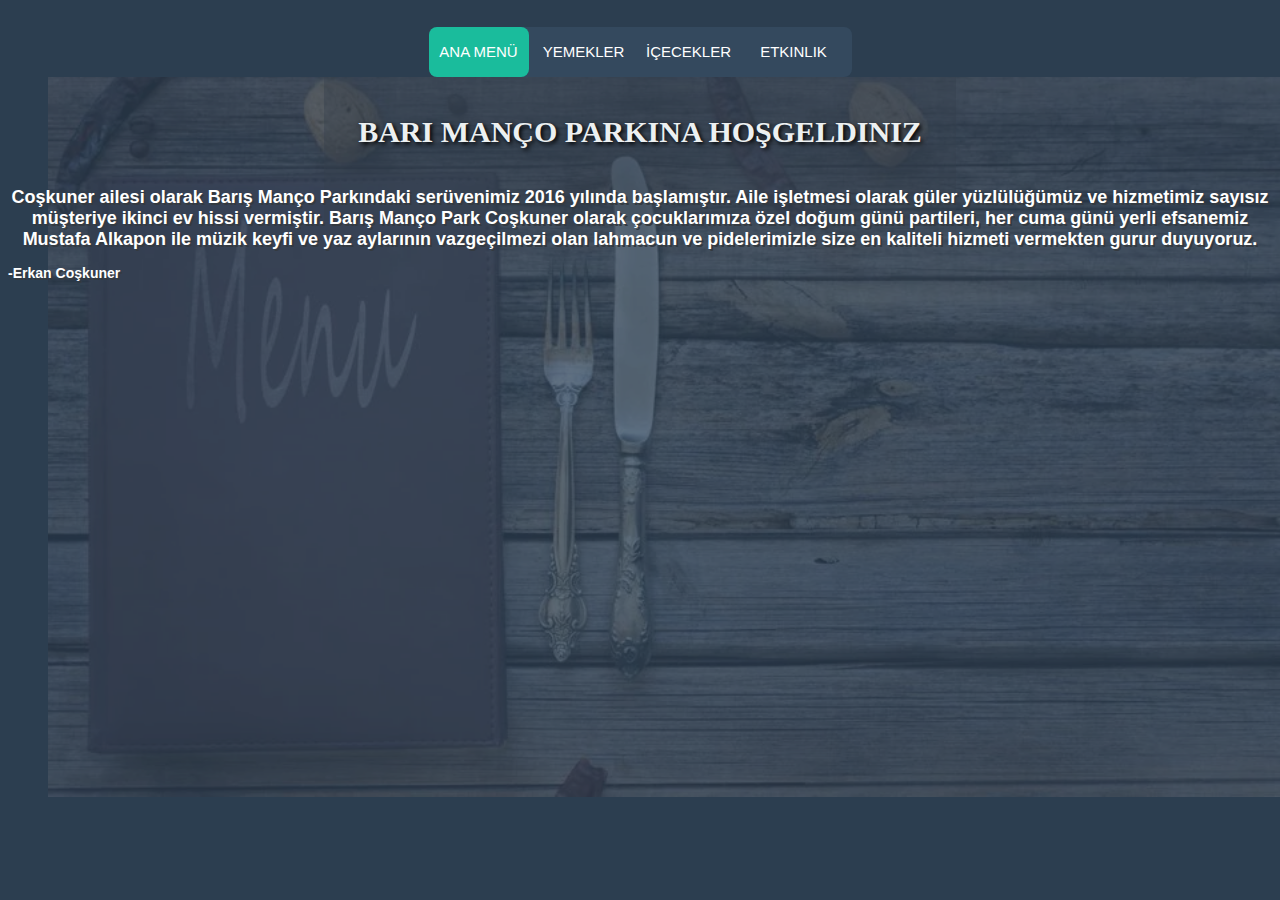
==== commit e5eefca4: "ayru" ====
--- a/index.html
+++ b/index.html
@@ -17,7 +17,7 @@
     </nav>
    <div class="hero flex-center">
        <div class="hero-message">
-           <h1 class="hero-title">Barışmanço Parkına Hoşgeldiniz</h1>
+           <h1 class="hero-title">Barı manço Parkına Hoşgeldiniz</h1>
            <h2 class="hero-sub-title">Coşkuner ailesi olarak Barış Manço Parkındaki serüvenimiz 2016 yılında başlamıştır. Aile işletmesi olarak güler yüzlülüğümüz ve hizmetimiz sayısız müşteriye ikinci ev hissi vermiştir. Barış Manço Park Coşkuner olarak çocuklarımıza özel doğum günü partileri, her cuma günü yerli efsanemiz Mustafa Alkapon ile müzik keyfi ve yaz aylarının vazgeçilmezi olan lahmacun ve pidelerimizle size en kaliteli hizmeti vermekten gurur duyuyoruz.</h2>
             <h3>-Erkan Coşkuner</h3>
        </div>
--- a/landing.css
+++ b/landing.css
@@ -209,7 +209,7 @@
   font-size: 30px;
   color: #ecf0f1;
   text-shadow: 2px 2px 4px #000000;
-  font-family: "Cherry Swash", cursive;
+  font-family: "Cherry Swash", fantasy;
 }
 
 h6 {
@@ -218,7 +218,7 @@
   width: 100%;
   text-align: center;
   color: #ecf0f1;
-  font-family: "Cherry Swash", cursive;
+  font-family: "Cherry Swash", fantasy;
   font-size: 16px;
 }
 
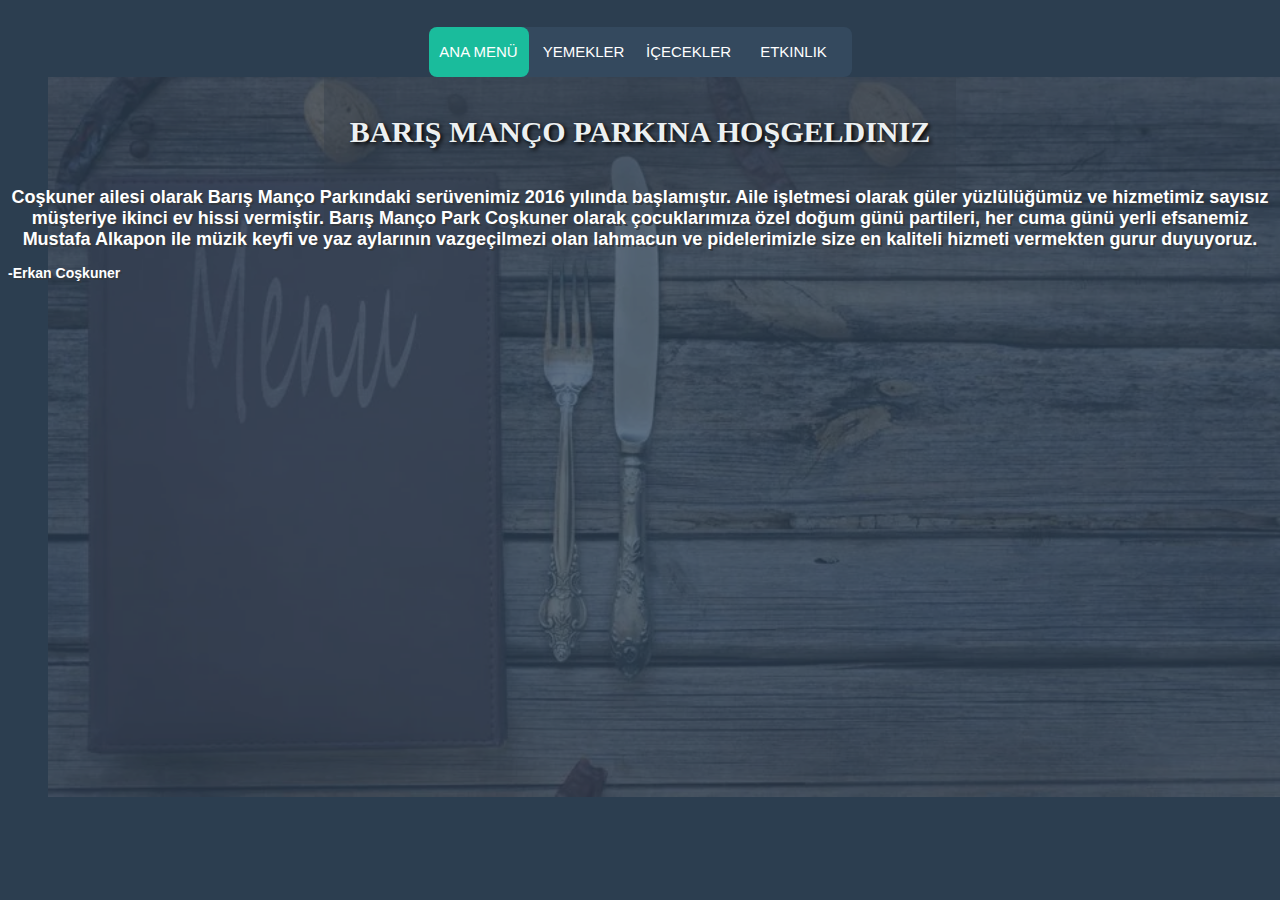
==== commit d905d9cf: "ayru" ====
--- a/index.html
+++ b/index.html
@@ -17,7 +17,7 @@
     </nav>
    <div class="hero flex-center">
        <div class="hero-message">
-           <h1 class="hero-title">Barı manço Parkına Hoşgeldiniz</h1>
+           <h1 class="hero-title">Barış manço Parkına Hoşgeldiniz</h1>
            <h2 class="hero-sub-title">Coşkuner ailesi olarak Barış Manço Parkındaki serüvenimiz 2016 yılında başlamıştır. Aile işletmesi olarak güler yüzlülüğümüz ve hizmetimiz sayısız müşteriye ikinci ev hissi vermiştir. Barış Manço Park Coşkuner olarak çocuklarımıza özel doğum günü partileri, her cuma günü yerli efsanemiz Mustafa Alkapon ile müzik keyfi ve yaz aylarının vazgeçilmezi olan lahmacun ve pidelerimizle size en kaliteli hizmeti vermekten gurur duyuyoruz.</h2>
             <h3>-Erkan Coşkuner</h3>
        </div>
